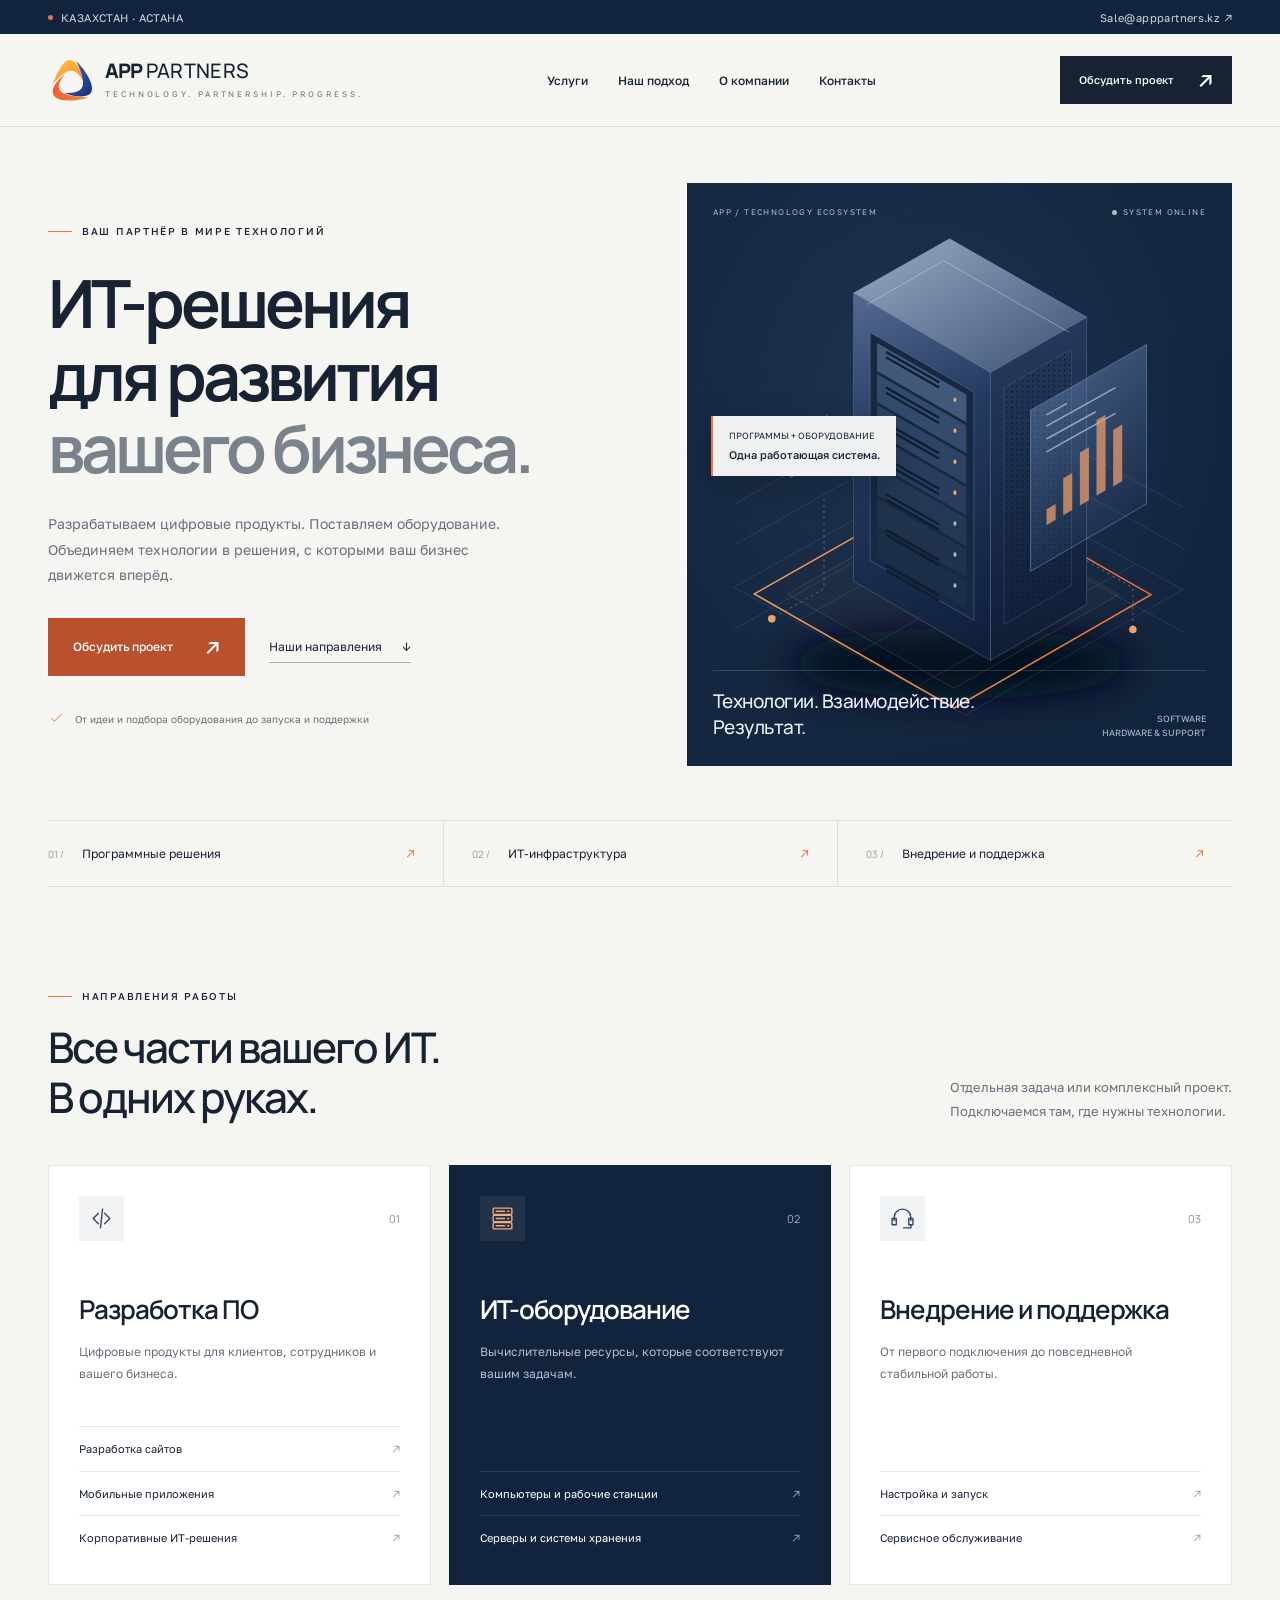
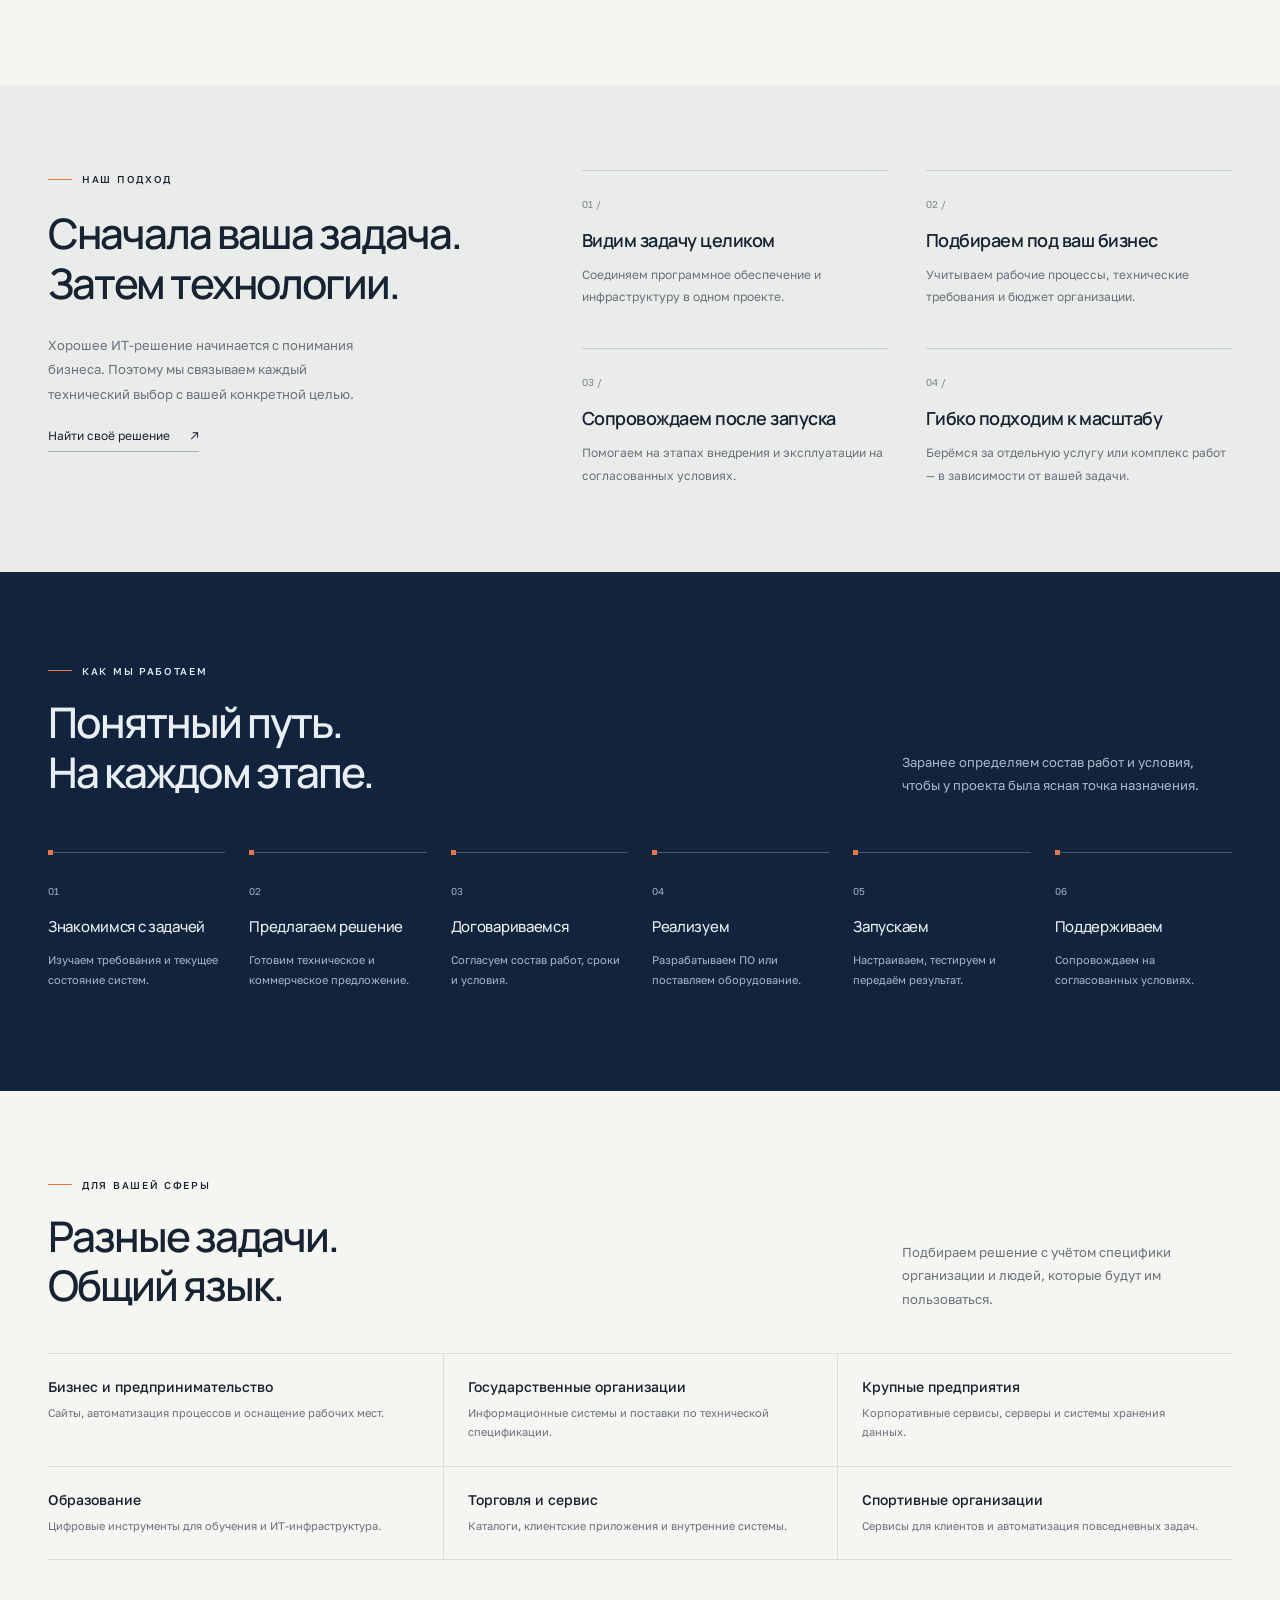
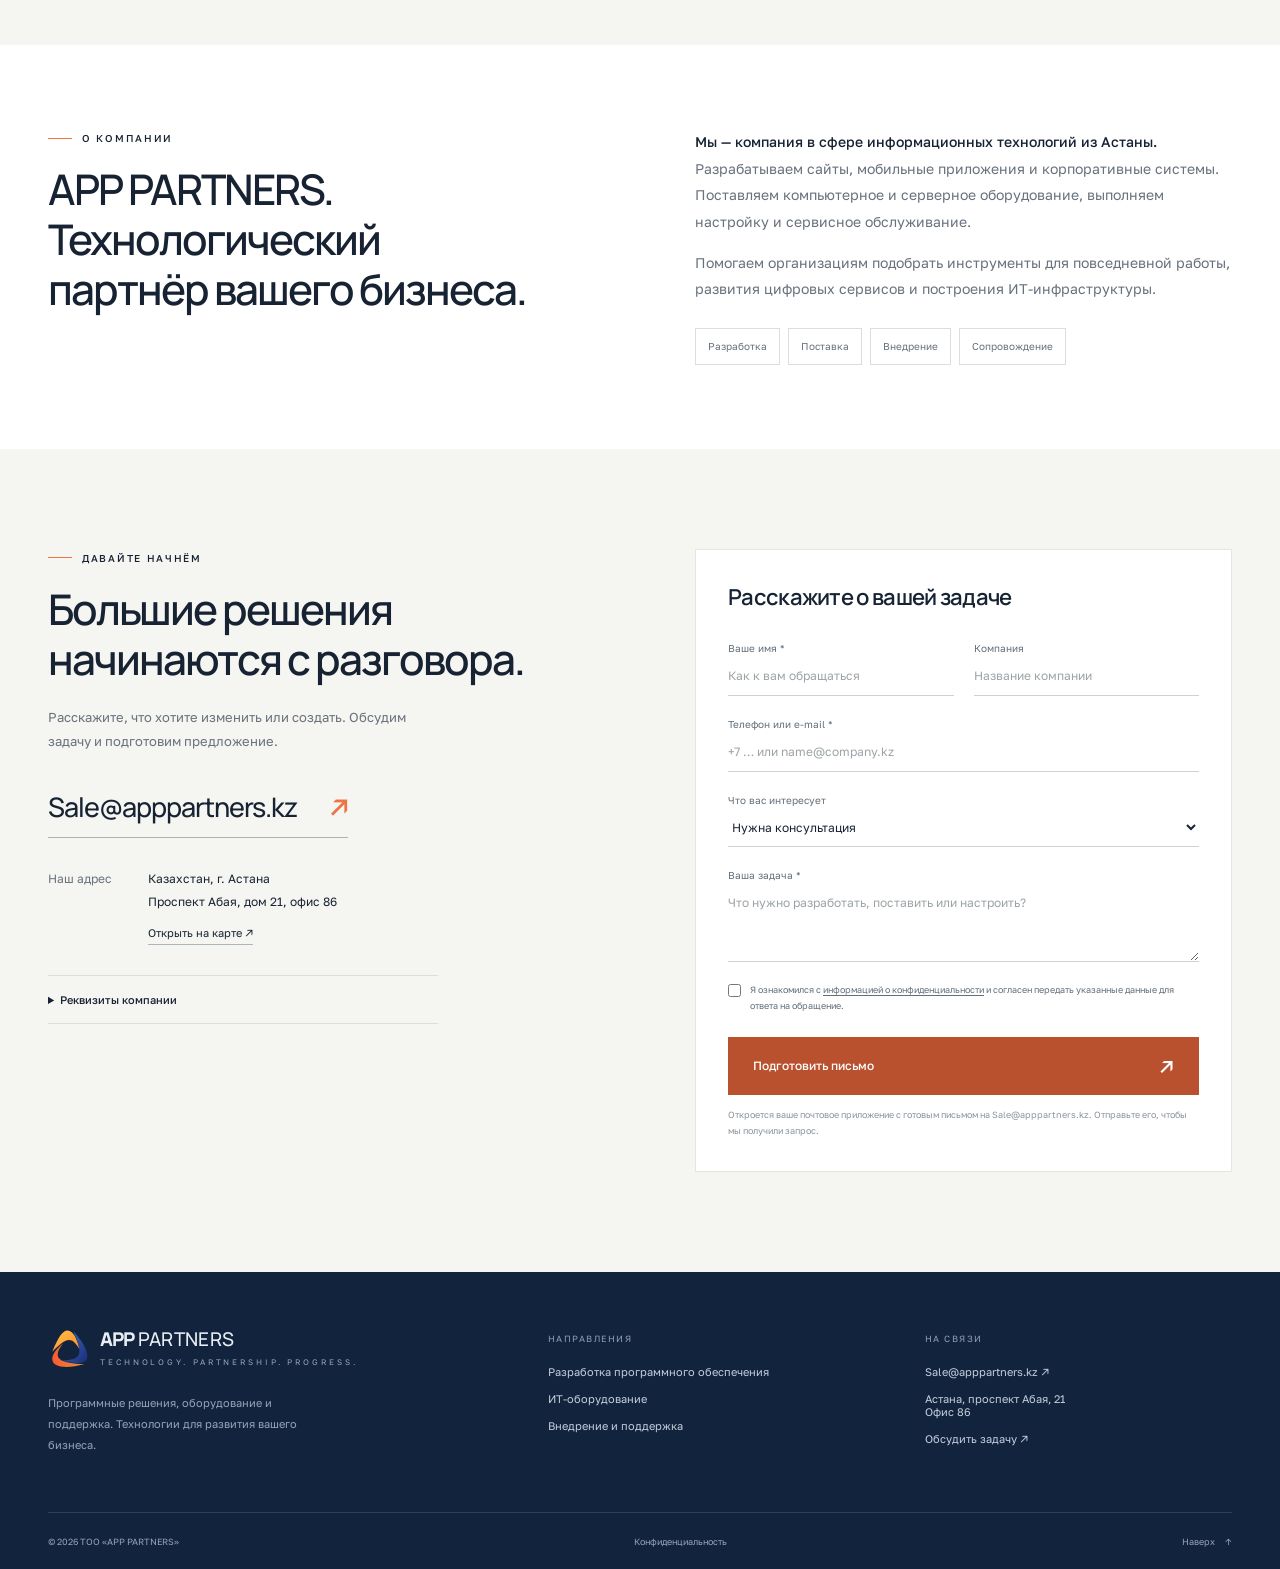
==== index.html @ f017ac85 "Build APP PARTNERS corporate website" ====
<!DOCTYPE html><html lang="ru"><head><meta charset="utf-8"><meta name="viewport" content="width=device-width,initial-scale=1"><meta name="theme-color" content="#12243d"><title>ИТ-решения для развития вашего бизнеса | APP PARTNERS</title><meta name="description" content="APP PARTNERS — разработка сайтов, мобильных приложений и корпоративных систем. Поставка, настройка и поддержка ИТ-оборудования в Астане."><meta property="og:title" content="ИТ-решения для развития вашего бизнеса | APP PARTNERS"><meta property="og:description" content="APP PARTNERS — разработка сайтов, мобильных приложений и корпоративных систем. Поставка, настройка и поддержка ИТ-оборудования в Астане."><meta property="og:type" content="website"><meta property="og:locale" content="ru_KZ"><link rel="icon" type="image/svg+xml" href="assets/logo.svg"><link rel="stylesheet" href="assets/style.css"><script src="assets/main.js" defer></script></head><body id="top"><a class="skip-link" href="#main">Перейти к содержимому</a><div class="topbar"><div class="container"><span><i class="dot"></i> КАЗАХСТАН · АСТАНА</span><a href="mailto:Sale@apppartners.kz">Sale@apppartners.kz ↗</a></div></div>
<header class="header"><div class="container header-inner"><a class="brand" href="index.html" aria-label="APP PARTNERS — главная"><img src="assets/logo.svg" width="48" height="48" alt=""><div><div class="wordmark">APP <span>PARTNERS</span></div><small>Technology. Partnership. Progress.</small></div></a><nav class="nav" id="navigation" aria-label="Основная навигация"><a href="index.html#services">Услуги</a><a href="index.html#approach">Наш подход</a><a href="index.html#about">О компании</a><a href="index.html#contact">Контакты</a></nav><a class="btn small" href="index.html#contact">Обсудить проект <span class="arrow" aria-hidden="true">↗</span></a><button class="menu-toggle" aria-label="Открыть меню" aria-expanded="false" aria-controls="navigation"><span></span><span></span></button></div></header><main id="main">
<section class="hero"><div class="container"><div class="hero-grid"><div class="hero-copy reveal"><div class="eyebrow">Ваш партнёр в мире технологий</div><h1>ИТ-решения<br>для развития<br><em>вашего бизнеса.</em></h1><p>Разрабатываем цифровые продукты. Поставляем оборудование. Объединяем технологии в решения, с которыми ваш бизнес движется вперёд.</p><div class="hero-actions"><a class="btn orange" href="#contact">Обсудить проект <span class="arrow" aria-hidden="true">↗</span></a><a class="text-link" href="#services">Наши направления <span aria-hidden="true">↓</span></a></div><div class="hero-note"><svg class="" viewBox="0 0 24 24" fill="none" stroke="currentColor" stroke-width="1.35" stroke-linecap="round" stroke-linejoin="round" aria-hidden="true"><path d="m5 12 4 4L19 6"/></svg>От идеи и подбора оборудования до запуска и поддержки</div></div><div class="hero-art reveal" role="img" aria-label="Объёмная иллюстрация серверной инфраструктуры"><div class="art-top"><span>APP / TECHNOLOGY ECOSYSTEM</span><span><i class="dot"></i> SYSTEM ONLINE</span></div><img src="assets/infrastructure.svg" width="720" height="770" alt="" fetchpriority="high"><div class="art-sticker">ПРОГРАММЫ + ОБОРУДОВАНИЕ<br><b>Одна работающая система.</b></div><div class="art-caption"><strong>Технологии. Взаимодействие.<br>Результат.</strong><span>SOFTWARE<br>HARDWARE & SUPPORT</span></div></div></div><div class="hero-strip"><a href="#software"><span class="num">01 /</span> Программные решения <span class="arrow">↗</span></a><a href="#hardware"><span class="num">02 /</span> ИТ-инфраструктура <span class="arrow">↗</span></a><a href="#support"><span class="num">03 /</span> Внедрение и поддержка <span class="arrow">↗</span></a></div></div></section>
<section class="section" id="services"><div class="container"><div class="section-head"><div><div class="eyebrow">Направления работы</div><h2>Все части вашего ИТ.<br>В одних руках.</h2></div><p>Отдельная задача или комплексный проект.<br>Подключаемся там, где нужны технологии.</p></div><div class="service-grid"><article class="service-card "><div class="card-top"><svg class="icon" viewBox="0 0 24 24" fill="none" stroke="currentColor" stroke-width="1.35" stroke-linecap="round" stroke-linejoin="round" aria-hidden="true"><path d="m9 7-5 5 5 5m6-10 5 5-5 5m-2-14-2 18"/></svg><span>01</span></div><h3 id="software">Разработка ПО</h3><p>Цифровые продукты для клиентов, сотрудников и вашего бизнеса.</p><div class="service-links"><a href="services/web-development.html">Разработка сайтов<span aria-hidden="true">↗</span></a><a href="services/mobile-apps.html">Мобильные приложения<span aria-hidden="true">↗</span></a><a href="services/enterprise-solutions.html">Корпоративные ИТ-решения<span aria-hidden="true">↗</span></a></div></article><article class="service-card dark"><div class="card-top"><svg class="icon" viewBox="0 0 24 24" fill="none" stroke="currentColor" stroke-width="1.35" stroke-linecap="round" stroke-linejoin="round" aria-hidden="true"><rect x="3" y="2" width="18" height="6" rx="1"/><rect x="3" y="9" width="18" height="6" rx="1"/><rect x="3" y="16" width="18" height="6" rx="1"/><path d="M6 5h8m-8 7h8m-8 7h8m3-14h1m-1 7h1m-1 7h1"/></svg><span>02</span></div><h3 id="hardware">ИТ-оборудование</h3><p>Вычислительные ресурсы, которые соответствуют вашим задачам.</p><div class="service-links"><a href="services/computers.html">Компьютеры и рабочие станции<span aria-hidden="true">↗</span></a><a href="services/servers-storage.html">Серверы и системы хранения<span aria-hidden="true">↗</span></a></div></article><article class="service-card "><div class="card-top"><svg class="icon" viewBox="0 0 24 24" fill="none" stroke="currentColor" stroke-width="1.35" stroke-linecap="round" stroke-linejoin="round" aria-hidden="true"><path d="M4 14v-3a8 8 0 0 1 16 0v3M4 12H2v6h4v-6Zm16 0h2v6h-4v-6Zm0 6v3h-7"/></svg><span>03</span></div><h3 id="support">Внедрение и поддержка</h3><p>От первого подключения до повседневной стабильной работы.</p><div class="service-links"><a href="services/implementation.html">Настройка и запуск<span aria-hidden="true">↗</span></a><a href="services/support.html">Сервисное обслуживание<span aria-hidden="true">↗</span></a></div></article></div></div></section>
<section class="approach" id="approach"><div class="container approach-layout"><div><div class="eyebrow">Наш подход</div><h2>Сначала ваша задача.<br>Затем технологии.</h2><p>Хорошее ИТ-решение начинается с понимания бизнеса. Поэтому мы связываем каждый технический выбор с вашей конкретной целью.</p><a class="text-link" href="#contact">Найти своё решение <span>↗</span></a></div><div class="benefits"><div class="benefit"><span class="number">01 /</span><h3>Видим задачу целиком</h3><p>Соединяем программное обеспечение и инфраструктуру в одном проекте.</p></div><div class="benefit"><span class="number">02 /</span><h3>Подбираем под ваш бизнес</h3><p>Учитываем рабочие процессы, технические требования и бюджет организации.</p></div><div class="benefit"><span class="number">03 /</span><h3>Сопровождаем после запуска</h3><p>Помогаем на этапах внедрения и эксплуатации на согласованных условиях.</p></div><div class="benefit"><span class="number">04 /</span><h3>Гибко подходим к масштабу</h3><p>Берёмся за отдельную услугу или комплекс работ — в зависимости от вашей задачи.</p></div></div></div></section>
<section class="process"><div class="container"><div class="section-head"><div><div class="eyebrow">Как мы работаем</div><h2>Понятный путь.<br>На каждом этапе.</h2></div><p>Заранее определяем состав работ и условия, чтобы у проекта была ясная точка назначения.</p></div><div class="process-line"><article class="step"><span>01</span><h3>Знакомимся с задачей</h3><p>Изучаем требования и текущее состояние систем.</p></article><article class="step"><span>02</span><h3>Предлагаем решение</h3><p>Готовим техническое и коммерческое предложение.</p></article><article class="step"><span>03</span><h3>Договариваемся</h3><p>Согласуем состав работ, сроки и условия.</p></article><article class="step"><span>04</span><h3>Реализуем</h3><p>Разрабатываем ПО или поставляем оборудование.</p></article><article class="step"><span>05</span><h3>Запускаем</h3><p>Настраиваем, тестируем и передаём результат.</p></article><article class="step"><span>06</span><h3>Поддерживаем</h3><p>Сопровождаем на согласованных условиях.</p></article></div></div></section>
<section class="section industries"><div class="container"><div class="section-head"><div><div class="eyebrow">Для вашей сферы</div><h2>Разные задачи.<br>Общий язык.</h2></div><p>Подбираем решение с учётом специфики организации и людей, которые будут им пользоваться.</p></div><div class="industry-list"><article class="industry-item"><h3>Бизнес и предпринимательство</h3><p>Сайты, автоматизация процессов и оснащение рабочих мест.</p></article><article class="industry-item"><h3>Государственные организации</h3><p>Информационные системы и поставки по технической спецификации.</p></article><article class="industry-item"><h3>Крупные предприятия</h3><p>Корпоративные сервисы, серверы и системы хранения данных.</p></article><article class="industry-item"><h3>Образование</h3><p>Цифровые инструменты для обучения и ИТ-инфраструктура.</p></article><article class="industry-item"><h3>Торговля и сервис</h3><p>Каталоги, клиентские приложения и внутренние системы.</p></article><article class="industry-item"><h3>Спортивные организации</h3><p>Сервисы для клиентов и автоматизация повседневных задач.</p></article></div></div></section>
<section class="about" id="about"><div class="container about-grid"><div><div class="eyebrow">О компании</div><h2>APP PARTNERS.<br>Технологический<br>партнёр вашего бизнеса.</h2></div><div class="about-text"><p><strong>Мы — компания в сфере информационных технологий из Астаны.</strong> Разрабатываем сайты, мобильные приложения и корпоративные системы. Поставляем компьютерное и серверное оборудование, выполняем настройку и сервисное обслуживание.</p><p>Помогаем организациям подобрать инструменты для повседневной работы, развития цифровых сервисов и построения ИТ-инфраструктуры.</p><div class="about-tags"><span>Разработка</span><span>Поставка</span><span>Внедрение</span><span>Сопровождение</span></div></div></div></section>
<section class="contact" id="contact"><div class="container contact-grid"><div><div class="eyebrow">Давайте начнём</div><h2>Большие решения<br>начинаются с разговора.</h2><p class="contact-intro">Расскажите, что хотите изменить или создать. Обсудим задачу и подготовим предложение.</p><a class="contact-email" href="mailto:Sale@apppartners.kz">Sale@apppartners.kz <span>↗</span></a><div class="contact-address"><span>Наш адрес</span><div>Казахстан, г. Астана<br>Проспект Абая, дом 21, офис 86<br><a class="map-link" href="https://www.google.com/maps/search/?api=1&amp;query=Астана+проспект+Абая+21" target="_blank" rel="noopener noreferrer">Открыть на карте ↗</a></div></div><details class="requisites"><summary>Реквизиты компании</summary><p>ТОО «APP PARTNERS»<br>БИН: 240140023358<br>Юридический адрес: г. Астана, проспект Абая, дом 21, кв./офис 86<br>Банковские реквизиты предоставим по запросу.</p></details></div><form class="contact-form" id="request-form"><h3 class="form-title">Расскажите о вашей задаче</h3><div class="form-row"><label>Ваше имя *<input name="name" placeholder="Как к вам обращаться" required maxlength="100" autocomplete="name"></label><label>Компания<input name="company" placeholder="Название компании" maxlength="150" autocomplete="organization"></label></div><label>Телефон или e-mail *<input name="contact" placeholder="+7 … или name@company.kz" required maxlength="150" autocomplete="email"></label><label>Что вас интересует<select name="direction"><option>Нужна консультация</option><option>Разработка сайтов</option><option>Мобильные приложения</option><option>Корпоративные ИТ-решения</option><option>Компьютеры и рабочие станции</option><option>Серверы и системы хранения</option><option>Настройка и запуск</option><option>Сервисное обслуживание</option></select></label><label>Ваша задача *<textarea name="message" placeholder="Что нужно разработать, поставить или настроить?" required maxlength="4000" rows="3"></textarea></label><label class="consent"><input type="checkbox" required><span>Я ознакомился с <a href="privacy.html">информацией о конфиденциальности</a> и согласен передать указанные данные для ответа на обращение.</span></label><button class="btn orange" type="submit">Подготовить письмо <span class="arrow" aria-hidden="true">↗</span></button><p class="form-note">Откроется ваше почтовое приложение с готовым письмом на Sale@apppartners.kz. Отправьте его, чтобы мы получили запрос.</p><div class="form-result" id="form-result" role="status" hidden><p>Письмо подготовлено. Отправьте его в почтовом приложении. Если приложение не открылось, скопируйте текст и отправьте на <a href="mailto:Sale@apppartners.kz">Sale@apppartners.kz</a>.</p><button class="copy-button" type="button" id="copy-request">Скопировать текст обращения</button></div><noscript><p class="form-note">Для подготовки письма включите JavaScript или напишите нам напрямую: <a href="mailto:Sale@apppartners.kz">Sale@apppartners.kz</a>.</p></noscript></form></div></section>
</main><footer class="footer"><div class="container"><div class="footer-grid"><div class="footer-about"><a class="brand" href="index.html" aria-label="APP PARTNERS — главная"><img src="assets/logo.svg" width="48" height="48" alt=""><div><div class="wordmark">APP <span>PARTNERS</span></div><small>Technology. Partnership. Progress.</small></div></a><p>Программные решения, оборудование и поддержка. Технологии для развития вашего бизнеса.</p></div><div><div class="footer-label">Направления</div><div class="footer-links"><a href="services/web-development.html">Разработка программного обеспечения</a><a href="services/servers-storage.html">ИТ-оборудование</a><a href="services/support.html">Внедрение и поддержка</a></div></div><div><div class="footer-label">На связи</div><div class="footer-links"><a href="mailto:Sale@apppartners.kz">Sale@apppartners.kz ↗</a><span>Астана, проспект Абая, 21<br>Офис 86</span><a href="index.html#contact">Обсудить задачу ↗</a></div></div></div><div class="footer-bottom"><span>© 2026 ТОО «APP PARTNERS»</span><a href="privacy.html">Конфиденциальность</a><a class="back-to-top" href="#top">Наверх <span>↑</span></a></div></div></footer></body></html>
---- assets/style.css ----
@import url('https://fonts.googleapis.com/css2?family=Golos+Text:wght@400;450;500;550;600;650;700;750;800;900&family=Manrope:wght@400;500;600;650;700;750;800&display=swap');
:root{--bg:#f5f5f1;--white:#fff;--ink:#172333;--muted:#68717c;--line:#dcdedb;--orange:#ec7546;--navy:#12243d;--font:'Golos Text',Arial,sans-serif;--display:'Manrope',var(--font)}*{box-sizing:border-box}html{scroll-behavior:smooth;scroll-padding-top:100px}body{margin:0;background:var(--bg);color:var(--ink);font-family:var(--font);font-size:15px;-webkit-font-smoothing:antialiased}a{color:inherit;text-decoration:none}button,input,select,textarea{font:inherit}button,a,input,select,textarea{-webkit-tap-highlight-color:transparent}button{cursor:pointer}::selection{background:#f1ad87;color:var(--ink)}:focus-visible{outline:3px solid var(--orange);outline-offset:5px}.container{width:min(1312px,calc(100% - 96px));margin:auto}.topbar{background:var(--navy);color:#d0d9e3;font-size:11px;letter-spacing:.035em}.topbar .container{display:flex;align-items:center;justify-content:space-between;height:34px}.topbar a:hover{color:white}.topbar span{display:flex;align-items:center;gap:8px}.dot{display:inline-block;width:5px;height:5px;border-radius:50%;background:var(--orange)}.header{position:sticky;top:0;z-index:30;background:rgba(245,245,241,.96);border-bottom:1px solid var(--line);backdrop-filter:blur(16px)}.header-inner{height:92px;display:flex;align-items:center;justify-content:space-between;gap:24px}.brand{display:flex;align-items:center;gap:9px;flex-shrink:0}.brand img{width:48px;height:48px}.wordmark{font-family:var(--display);font-size:20px;letter-spacing:-.8px;font-weight:800;line-height:1}.wordmark span{font-weight:500;letter-spacing:.3px}.brand small{display:block;font-size:8px;letter-spacing:2.9px;text-transform:uppercase;color:var(--muted);margin-top:8px}.nav{display:flex;gap:30px;font-size:12px;font-weight:500}.nav a{padding:12px 0;transition:color .2s}.nav a:hover{color:var(--orange)}.btn{border:1px solid transparent;display:inline-flex;align-items:center;justify-content:space-between;gap:32px;padding:18px 24px;background:var(--ink);color:#fff;font-size:12px;font-weight:500;line-height:1.5;transition:background .2s,transform .2s}.btn:hover{background:#2d4057;transform:translateY(-2px)}.btn .arrow{font-size:20px;line-height:1}.btn.small{padding:13px 18px;font-size:11px;gap:24px}.btn.orange{background:var(--orange);color:#fff}.btn.orange:hover{background:#d76236}.btn.outline{border-color:#bfc4c6;background:transparent;color:var(--ink)}.btn.outline:hover{background:#e9eae5}.menu-toggle{display:none;background:transparent;border:0;padding:12px}.menu-toggle span{display:block;width:23px;height:1px;background:var(--ink);margin:6px 0}.hero{padding:56px 0 0}.hero-grid{display:grid;grid-template-columns:1.08fr 1fr;gap:50px;align-items:center}.eyebrow{display:flex;align-items:center;gap:10px;text-transform:uppercase;font-size:10px;font-weight:500;letter-spacing:1.7px;line-height:1.8}.eyebrow:before{content:'';height:1px;width:24px;background:var(--orange);flex-shrink:0}.hero h1{font-family:var(--display);font-size:clamp(46px,5.2vw,77px);line-height:1.09;font-weight:650;letter-spacing:-4px;margin:27px 0 26px}.hero h1 em{font-style:normal;color:#7a838c}.hero-copy>p{max-width:470px;color:var(--muted);font-size:14px;line-height:1.85;margin-bottom:30px}.hero-actions{display:flex;flex-wrap:wrap;align-items:center;gap:24px}.text-link{font-size:12px;border-bottom:1px solid #a9b0b4;padding:8px 0;display:inline-flex;gap:20px;align-items:center}.text-link:hover{color:var(--orange);border-color:var(--orange)}.hero-note{margin-top:34px;display:flex;gap:10px;align-items:center;font-size:10px;color:var(--muted)}.hero-note svg{width:17px;height:17px;color:var(--orange)}.hero-art{background:#12243d;position:relative;aspect-ratio:1/1.07;overflow:hidden;color:#e9eef5}.hero-art:before{content:'';position:absolute;inset:0;background:radial-gradient(ellipse at 45% 40%,#546d972e,transparent 68%),linear-gradient(130deg,#24395833,transparent)}.art-top{position:absolute;left:26px;right:26px;top:24px;display:flex;justify-content:space-between;font-size:8px;letter-spacing:1.4px;color:#b3bed0}.art-top span:last-child{display:flex;align-items:center;gap:6px}.art-top .dot{background:#9ac6b5}.hero-art>img{position:absolute;inset:0;width:100%;height:100%;object-fit:contain;animation:float 8s ease-in-out infinite}.art-caption{position:absolute;bottom:26px;left:26px;right:26px;border-top:1px solid #ffffff24;padding-top:17px;display:flex;align-items:flex-end;justify-content:space-between}.art-caption strong{font:500 19px var(--display);letter-spacing:-.5px}.art-caption span{color:#b4c2d5;font-size:9px;line-height:1.6;text-align:right}.art-sticker{position:absolute;left:24px;top:40%;background:#eef1f0;border-left:2px solid var(--orange);color:var(--ink);padding:12px 16px;font-size:9px;line-height:1.8;box-shadow:0 10px 35px #0003}.art-sticker b{font-size:11px;font-weight:500}.hero-strip{display:grid;grid-template-columns:repeat(3,1fr);border-top:1px solid var(--line);border-bottom:1px solid var(--line);margin-top:54px}.hero-strip a{padding:25px 28px 25px 0;display:flex;align-items:center;gap:18px;font-size:12px}.hero-strip a:not(:first-child){padding-left:28px;border-left:1px solid var(--line)}.hero-strip .num{font-family:var(--display);font-size:10px;color:#929aa2}.hero-strip .arrow{margin-left:auto;color:var(--orange)}.hero-strip a:hover{color:var(--orange)}.section{padding:100px 0}.section-head{display:flex;align-items:flex-end;justify-content:space-between;gap:36px;margin:0 0 42px}.section-head h2,.about h2,.contact h2{font:550 clamp(32px,3.3vw,48px)/1.18 var(--display);letter-spacing:-2px;margin:18px 0 0}.section-head>p{max-width:330px;line-height:1.8;color:var(--muted);font-size:13px;margin:0}.service-grid{display:grid;grid-template-columns:repeat(3,1fr);gap:18px}.service-card{background:#fff;position:relative;padding:30px 30px 24px;display:flex;flex-direction:column;min-height:420px;border:1px solid #e6e7e2;transition:transform .3s,border-color .3s}.service-card:hover{transform:translateY(-5px);border-color:#c5ccce}.card-top{display:flex;justify-content:space-between;align-items:center;margin-bottom:50px}.card-top .icon{width:45px;height:45px;padding:10px;background:#f1f3f4;color:#334a66}.card-top>span{font:11px var(--display);color:#8b949d}.service-card h3{font:600 26px var(--display);letter-spacing:-1px;margin:0 0 14px}.service-card>p{font-size:12px;color:var(--muted);line-height:1.8;margin:0 0 26px;min-height:45px}.service-links{margin-top:auto}.service-links a{display:flex;align-items:center;justify-content:space-between;font-size:11px;line-height:1.6;gap:12px;padding:13px 0;border-top:1px solid #e9eae7}.service-links a:hover{color:var(--orange)}.service-links a span{color:#98a2ac}.service-card.dark{background:var(--navy);color:#fff;border-color:var(--navy)}.service-card.dark .icon{background:#ffffff10;color:#f6a77e}.service-card.dark p{color:#b2becd}.service-card.dark .service-links a{border-color:#ffffff20}.service-card.dark .card-top>span{color:#9eadc0}.approach{background:#e9ece9;padding:85px 0}.approach-layout{display:grid;grid-template-columns:1fr 1.5fr;gap:100px}.approach h2{font:550 42px/1.2 var(--display);letter-spacing:-2px;margin:20px 0 24px}.approach p{color:var(--muted);font-size:13px;line-height:1.9;max-width:315px}.benefits{display:grid;grid-template-columns:1fr 1fr;gap:40px 38px}.benefit{border-top:1px solid #c8ceca;padding-top:22px}.benefit .number{font-size:10px;color:#7b8589}.benefit h3{font:600 18px/1.5 var(--display);letter-spacing:-.5px;margin:16px 0 10px}.benefit p{font-size:12px;line-height:1.85;margin:0}.process{background:var(--navy);color:#e9eef4;padding:90px 0}.process .section-head>p{color:#acb9c9}.process-line{display:grid;grid-template-columns:repeat(6,1fr);gap:24px;margin-top:55px}.step{border-top:1px solid #4a586c;position:relative;padding-top:27px}.step:before{content:'';position:absolute;width:5px;height:5px;background:var(--orange);top:-3px}.step>span{color:#9faec3;font-size:10px}.step h3{font:500 15px/1.5 var(--display);letter-spacing:-.3px;margin:18px 0 10px}.step p{font-size:11px;line-height:1.8;color:#aab7c7}.industries{padding-top:85px;padding-bottom:85px}.industry-list{display:grid;grid-template-columns:repeat(3,1fr);border-top:1px solid var(--line)}.industry-item{border-bottom:1px solid var(--line);padding:24px 24px 24px 0}.industry-item:not(:nth-child(3n+1)){border-left:1px solid var(--line);padding-left:24px}.industry-item h3{font-size:14px;font-weight:500;margin:0 0 9px}.industry-item p{font-size:11px;line-height:1.7;color:var(--muted);margin:0}.about{padding:84px 0;background:#fff}.about-grid{display:grid;grid-template-columns:1fr 1fr;gap:110px}.about-text{font-size:14px;line-height:1.9;color:var(--muted)}.about-text p:first-child{margin-top:0}.about-text strong{color:var(--ink);font-weight:500}.about-tags{display:flex;flex-wrap:wrap;gap:8px;margin-top:25px}.about-tags span{border:1px solid var(--line);padding:8px 12px;font-size:10px;color:var(--muted)}.contact{padding:100px 0}.contact-grid{display:grid;grid-template-columns:1fr 1fr;gap:110px}.contact-intro{color:var(--muted);font-size:13px;line-height:1.8;max-width:390px;margin:22px 0 35px}.contact-email{display:inline-flex;gap:32px;align-items:center;font:500 clamp(20px,2.1vw,30px) var(--display);letter-spacing:-1px;border-bottom:1px solid #abb2b8;padding-bottom:12px}.contact-email span{color:var(--orange)}.contact-address{margin-top:30px;display:grid;grid-template-columns:85px 1fr;gap:15px;font-size:12px;line-height:1.9}.contact-address>span{color:var(--muted)}.map-link{display:inline-block;font-size:11px;margin-top:9px;border-bottom:1px solid #afb7be}.requisites{margin-top:30px;max-width:390px;border-top:1px solid var(--line);border-bottom:1px solid var(--line);font-size:11px}.requisites summary{cursor:pointer;padding:17px 0;font-weight:500}.requisites p{line-height:1.9;color:var(--muted);padding-bottom:10px}.contact-form{background:#fff;border:1px solid #e4e6e0;padding:32px}.form-title{font:600 22px var(--display);letter-spacing:-.7px;margin:0 0 28px}.form-row{display:grid;grid-template-columns:1fr 1fr;gap:20px}label{display:block;font-size:10px;line-height:1.6;margin-bottom:20px;color:#636f79}input,select,textarea{display:block;border:0;border-bottom:1px solid #cdd2d3;border-radius:0;background:transparent;padding:10px 0;width:100%;color:var(--ink);font-size:12px;outline-offset:3px}input::placeholder,textarea::placeholder{color:#9ca3a7}textarea{resize:vertical;min-height:72px}select{height:39px}label.consent{display:flex;align-items:flex-start;gap:9px;font-size:9px;line-height:1.8;margin:0 0 23px}label.consent input{width:13px;height:13px;flex-shrink:0;margin:2px 0 0;accent-color:var(--orange)}label.consent a{text-decoration:underline;text-underline-offset:2px}.contact-form .btn{width:100%}.form-note{font-size:9px;color:#8b949d;line-height:1.8;margin:12px 0 0}.form-result{margin-top:18px;border-top:1px solid var(--line);padding-top:18px;font-size:12px;line-height:1.8}.form-result p{margin:0 0 12px}.copy-button{background:transparent;border:1px solid #bdc5cb;padding:10px 15px;font-size:11px}.footer{background:#12243d;color:#e8edf3;padding:55px 0 22px}.footer-grid{display:grid;grid-template-columns:1.4fr 1fr 1fr;gap:70px;padding-bottom:45px}.footer .brand small{color:#95a5ba}.footer .wordmark{font-size:19px}.footer .brand img{width:43px;height:43px}.footer-about>p{font-size:11px;line-height:1.9;color:#95a5ba;max-width:275px;margin-top:23px}.footer-label{font-size:9px;text-transform:uppercase;letter-spacing:1.5px;color:#8e9fb5;margin:6px 0 21px}.footer-links{display:flex;flex-direction:column;gap:14px;font-size:11px;color:#c5cfdd}.footer-links a:hover{color:#f2a179}.footer-bottom{display:flex;align-items:center;justify-content:space-between;gap:20px;border-top:1px solid #ffffff20;padding-top:23px;font-size:9px;color:#95a5ba}.footer-bottom a:hover{color:white}.back-to-top{display:flex;align-items:center;gap:10px}.breadcrumbs{font-size:10px;color:var(--muted);padding-top:28px;display:flex;flex-wrap:wrap;gap:10px}.breadcrumbs a:hover{color:var(--orange)}.service-hero{padding:65px 0 75px}.service-hero-grid{display:grid;grid-template-columns:1.2fr 1fr;gap:70px;align-items:center}.service-hero h1{font:550 clamp(38px,4.4vw,64px)/1.12 var(--display);letter-spacing:-2.7px;margin:20px 0 25px}.service-hero p{font-size:14px;line-height:1.9;color:var(--muted);margin:0 0 28px;max-width:540px}.service-visual{height:340px;background:var(--navy);display:flex;align-items:center;justify-content:center;position:relative;overflow:hidden}.service-visual svg{width:115px;height:115px;color:#efaa83;stroke-width:.7;z-index:1}.service-visual:before,.service-visual:after{content:'';position:absolute;width:220px;height:220px;border:1px solid #ffffff16;transform:rotate(45deg)}.service-visual:after{width:320px;height:320px}.service-visual>span{position:absolute;bottom:24px;left:24px;font-size:10px;letter-spacing:2px;color:#a7b5c8}.service-body{background:white;padding:75px 0}.service-body-grid{display:grid;grid-template-columns:1fr 1.55fr;gap:90px}.service-body h2{font:550 34px/1.3 var(--display);letter-spacing:-1.3px;margin:0}.deliverables{list-style:none;margin:0;padding:0}.deliverables li{border-top:1px solid var(--line);padding:21px 0;display:flex;gap:25px;font-size:14px;line-height:1.6}.deliverables li span{font:11px var(--display);color:var(--orange);margin-top:4px}.service-bottom{padding:60px 0;display:flex;justify-content:space-between;gap:30px;align-items:center}.service-bottom h2{font:550 29px/1.3 var(--display);letter-spacing:-1px;margin:0 0 10px}.service-bottom p{color:var(--muted);font-size:12px;line-height:1.8;margin:0}.legal{padding:65px 0 90px;max-width:800px}.legal h1{font:550 43px var(--display);letter-spacing:-1.8px}.legal h2{font:600 20px var(--display);margin-top:32px}.legal p,.legal li{font-size:14px;line-height:1.9;color:var(--muted)}.reveal{animation:appear .75s ease both}@keyframes float{50%{transform:translateY(-10px)}}@keyframes appear{from{opacity:0;transform:translateY(15px)}to{opacity:1;transform:translateY(0)}}
@media(min-width:1550px){.hero{padding-top:70px}.hero h1{font-size:80px}.hero-grid{gap:80px}.hero-art{max-height:600px}}@media(max-width:1100px){.container{width:calc(100% - 56px)}.nav{gap:20px}.header .btn{gap:12px;padding:12px}.hero-grid{gap:28px}.hero h1{letter-spacing:-2.7px}.hero-actions{gap:20px}.hero-actions .btn{padding:16px 18px;gap:20px}.hero-actions .text-link{font-size:10px;gap:10px}.art-sticker{padding:9px 12px;left:16px}.service-card{padding:23px}.service-card h3{font-size:23px}.approach-layout{gap:55px}.about-grid,.contact-grid{gap:55px}.process-line{grid-template-columns:repeat(3,1fr);gap:35px}.service-hero-grid{gap:40px}.service-body-grid{gap:55px}.footer-grid{gap:35px}}@media(max-width:800px){.container{width:calc(100% - 40px)}.topbar{font-size:9px}.header-inner{height:76px}.header .btn{margin-left:auto}.menu-toggle{display:block}.nav{display:none;position:absolute;top:76px;left:0;right:0;background:var(--bg);padding:20px;border-bottom:1px solid var(--line);flex-direction:column;gap:2px}.nav.is-open{display:flex}.nav a{padding:14px 0;font-size:14px}.hero{padding-top:37px}.hero-grid{grid-template-columns:1fr 1fr;gap:22px}.hero h1{font-size:43px;letter-spacing:-2px}.hero-copy>p{font-size:12px}.hero-actions .text-link{font-size:11px}.hero-art{aspect-ratio:.76}.art-top{left:16px;right:16px;font-size:6px}.art-caption{left:16px;right:16px}.art-caption strong{font-size:15px}.art-caption>span{display:none}.art-sticker{font-size:7px;padding:8px}.art-sticker b{font-size:9px}.hero-note{font-size:8px;margin-top:25px}.hero-strip{margin-top:35px}.hero-strip a{font-size:10px;gap:9px;padding:19px 12px 19px 0}.hero-strip a:not(:first-child){padding-left:12px}.section{padding:65px 0}.section-head h2,.about h2,.contact h2{font-size:35px;letter-spacing:-1.5px}.section-head>p{max-width:255px;font-size:12px}.service-grid{gap:12px}.service-card{padding:20px 17px;min-height:400px}.card-top{margin-bottom:35px}.service-card h3{font-size:21px}.service-card>p{font-size:11px}.service-links a{font-size:10px}.approach{padding:65px 0}.approach-layout{grid-template-columns:1fr;gap:35px}.approach h2{font-size:35px;max-width:490px}.approach p{max-width:500px}.benefits{gap:30px}.process{padding:65px 0}.industry-list{grid-template-columns:1fr 1fr}.industry-item:not(:nth-child(3n+1)){border-left:0;padding-left:0}.industry-item:nth-child(even){border-left:1px solid var(--line);padding-left:20px}.about{padding:65px 0}.about-grid{gap:30px}.about-text{font-size:12px}.contact{padding:65px 0}.contact-grid{gap:30px}.contact-form{padding:24px}.contact-email{font-size:23px;gap:16px}.form-row{grid-template-columns:1fr;gap:0}.footer-grid{grid-template-columns:1.2fr 1fr;gap:35px}.footer-grid>div:last-child{grid-column:2}.footer-about{grid-row:span 2}.service-hero{padding:45px 0 55px}.service-hero h1{font-size:43px;letter-spacing:-2px}.service-hero p{font-size:12px}.service-visual{height:300px}.service-body-grid{grid-template-columns:1fr;gap:35px}.service-body{padding:55px 0}.service-bottom h2{font-size:25px}}
@media(max-width:600px){.container{width:calc(100% - 36px)}.topbar .container{height:29px}.topbar .container>span{font-size:8px}.topbar a{font-size:9px}.header-inner{height:72px;gap:8px}.brand{gap:6px}.brand img{width:37px;height:37px}.wordmark{font-size:16px;letter-spacing:-.5px}.wordmark span{letter-spacing:0}.brand small{font-size:6px;letter-spacing:2.3px;margin-top:6px}.header .btn{font-size:9px;padding:9px 11px;gap:8px}.header .btn .arrow{font-size:16px}.menu-toggle{padding:8px}.menu-toggle span{width:19px}.nav{top:72px}.hero{padding-top:30px}.hero-grid{grid-template-columns:1fr;gap:32px}.eyebrow{font-size:8px;letter-spacing:1.5px}.hero h1{font-size:clamp(42px,10.9vw,64px);letter-spacing:-2.6px;line-height:1.1;margin:23px 0 20px}.hero-copy>p{font-size:13px;line-height:1.9;margin-bottom:24px;max-width:430px}.hero-actions{gap:23px}.hero-actions .btn{font-size:11px;padding:15px 18px;gap:24px}.hero-actions .text-link{font-size:10px;gap:12px}.hero-note{font-size:9px;margin-top:24px}.hero-art{aspect-ratio:1.09;width:100%}.hero-art>img{inset:-7% 0 0;height:114%}.art-top{font-size:7px;top:18px;left:20px;right:20px}.art-sticker{font-size:8px;padding:9px 12px;left:20px;top:40%}.art-sticker b{font-size:10px}.art-caption{bottom:18px;left:20px;right:20px;padding-top:12px}.art-caption strong{font-size:17px}.art-caption>span{display:block;font-size:7px}.hero-strip{grid-template-columns:1fr;margin-top:28px}.hero-strip a{font-size:11px;padding:16px 0;gap:18px}.hero-strip a:not(:first-child){border-left:0;border-top:1px solid var(--line);padding-left:0}.section{padding:58px 0}.section-head{display:block;margin-bottom:28px}.section-head h2,.about h2,.contact h2{font-size:33px;letter-spacing:-1.5px;margin-top:16px}.section-head>p{max-width:100%;margin-top:20px;font-size:12px}.service-grid{grid-template-columns:1fr;gap:14px}.service-card{padding:27px;min-height:0}.card-top{margin-bottom:27px}.service-card h3{font-size:27px}.service-card>p{font-size:12px;min-height:0;margin-bottom:25px}.service-links a{font-size:12px;padding:15px 0}.card-top .icon{width:44px;height:44px}.approach{padding:58px 0}.approach h2{font-size:33px;letter-spacing:-1.5px}.benefits{grid-template-columns:1fr;gap:25px}.benefit{padding-top:20px}.benefit h3{font-size:19px;margin:12px 0 8px}.benefit p{font-size:12px}.process{padding:58px 0}.process-line{grid-template-columns:1fr 1fr;gap:28px 24px;margin-top:32px}.step h3{font-size:14px;margin-top:12px}.step p{font-size:11px}.industry-list{grid-template-columns:1fr}.industry-item{padding:20px 0}.industry-item:nth-child(even){padding-left:0;border-left:0}.industry-item h3{font-size:14px}.industry-item p{font-size:12px}.about{padding:58px 0}.about-grid{grid-template-columns:1fr;gap:26px}.about-text{font-size:13px}.about-tags{gap:7px}.about-tags span{font-size:10px}.contact{padding:58px 0}.contact-grid{grid-template-columns:1fr;gap:35px}.contact-intro{font-size:12px;margin-bottom:25px}.contact-email{font-size:27px;gap:25px}.contact-address{font-size:12px;grid-template-columns:70px 1fr}.contact-form{padding:27px 23px}.form-row{grid-template-columns:1fr 1fr;gap:17px}label{font-size:10px;margin-bottom:23px}input,select,textarea{font-size:16px}label.consent{font-size:10px}.form-note{font-size:10px}.footer{padding-top:40px}.footer-grid{grid-template-columns:1fr 1fr;gap:30px 24px;padding-bottom:35px}.footer-about{grid-column:1/-1;grid-row:auto}.footer-grid>div:last-child{grid-column:auto}.footer-about>p{max-width:300px;font-size:11px;margin:18px 0 0}.footer-label{font-size:8px}.footer-links{font-size:11px;line-height:1.7;gap:10px}.footer-bottom{flex-wrap:wrap;font-size:8px;row-gap:18px}.back-to-top{margin-left:auto}.service-hero-grid{grid-template-columns:1fr;gap:30px}.service-hero h1{font-size:40px;letter-spacing:-2px}.service-hero p{font-size:13px}.service-visual{height:240px}.service-body h2{font-size:29px}.service-body-grid{gap:27px}.deliverables li{font-size:13px;gap:20px;padding:18px 0}.service-bottom{align-items:flex-start;flex-direction:column;padding:45px 0}.service-bottom h2{font-size:27px}.service-bottom .btn{width:100%}.legal{padding-top:35px}.legal h1{font-size:33px;overflow-wrap:anywhere}.legal p,.legal li{font-size:13px}.breadcrumbs{font-size:9px;line-height:1.8}.form-title{font-size:23px}}
@media(prefers-reduced-motion:reduce){html{scroll-behavior:auto}*,*:before,*:after{animation:none!important;transition:none!important}}
.skip-link{position:fixed;top:-100px;left:20px;background:var(--ink);color:white;padding:14px 20px;z-index:100;font-size:13px}.skip-link:focus{top:12px}h3[id]{scroll-margin-top:130px}.legal a{color:#b6562d;text-decoration:underline;text-underline-offset:3px}
.btn{white-space:nowrap}.btn.orange{background:#ba512e}.btn.orange:hover{background:#a94423}@media(max-width:600px){.header .brand small{display:none}.header .wordmark{font-size:15px}.header .btn{font-size:9px}.header .brand{min-width:0}.header .brand img{flex-shrink:0}.header .menu-toggle{flex-shrink:0}}
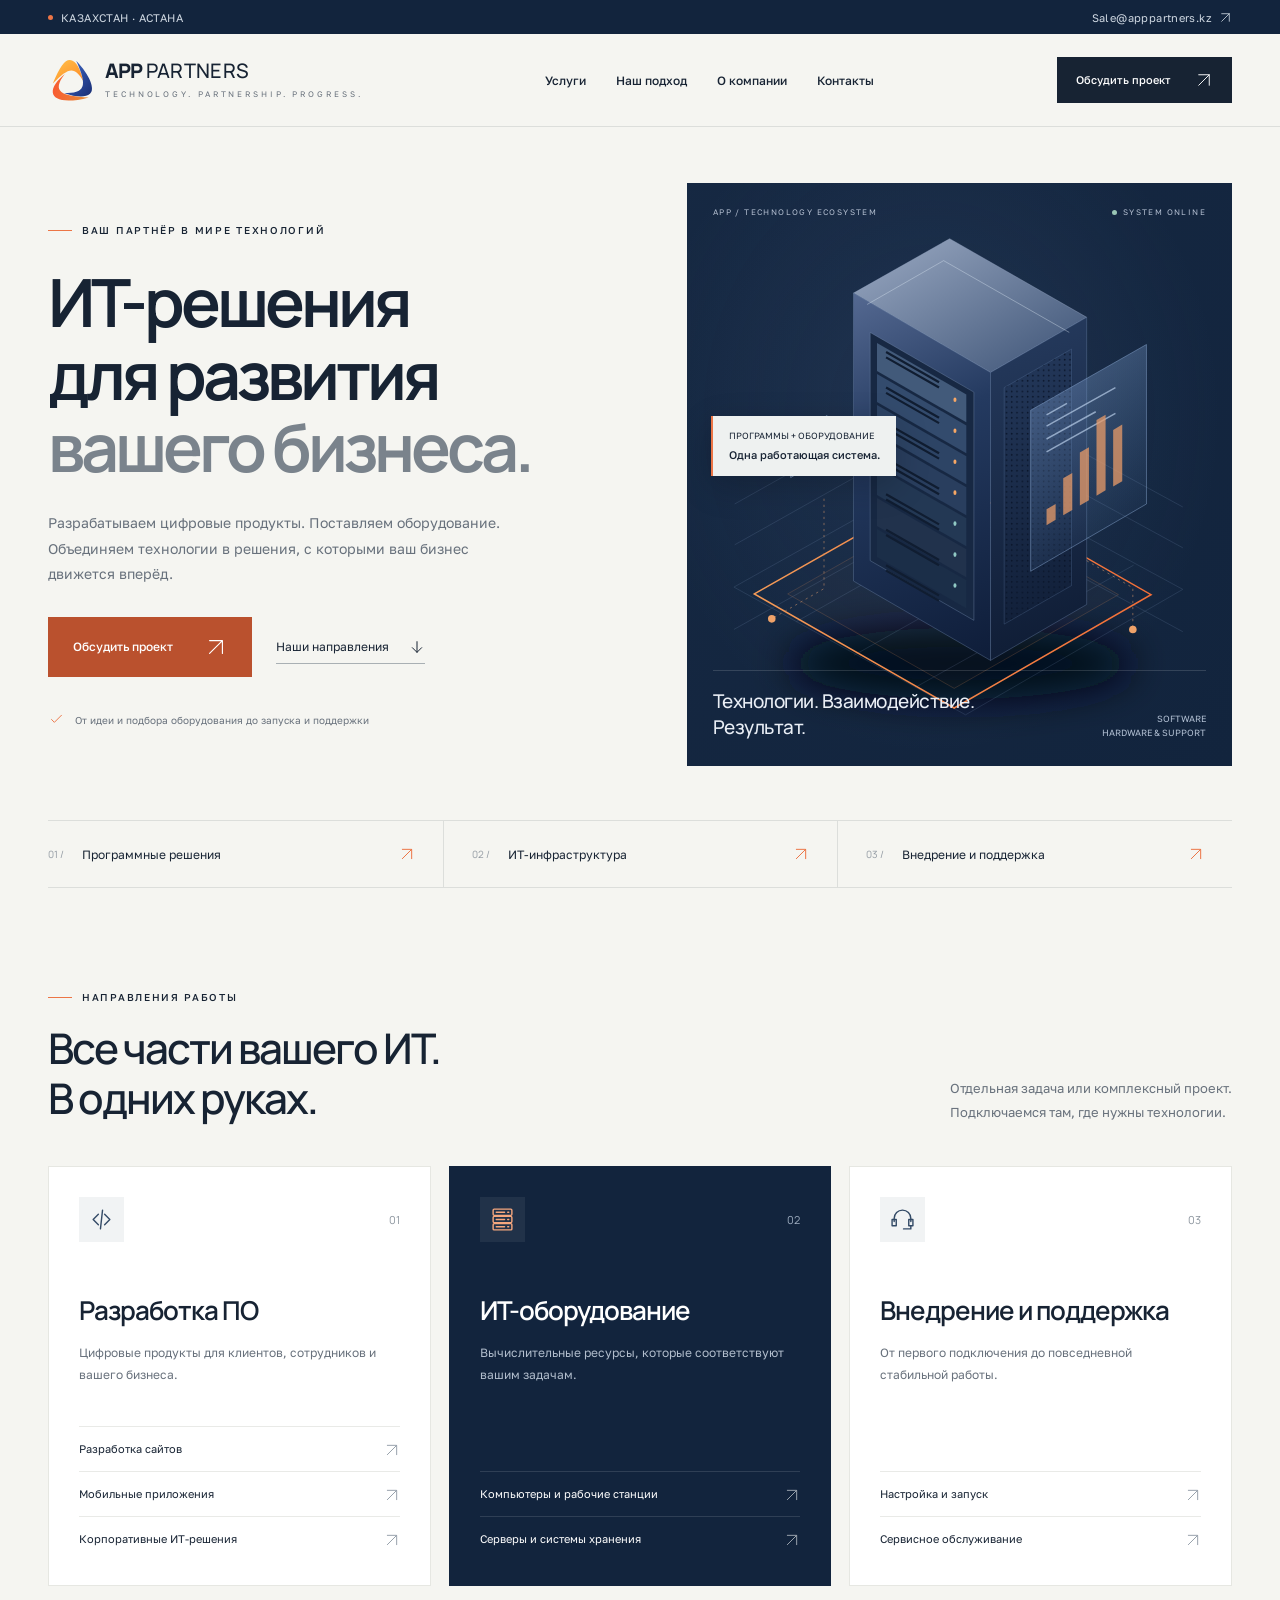
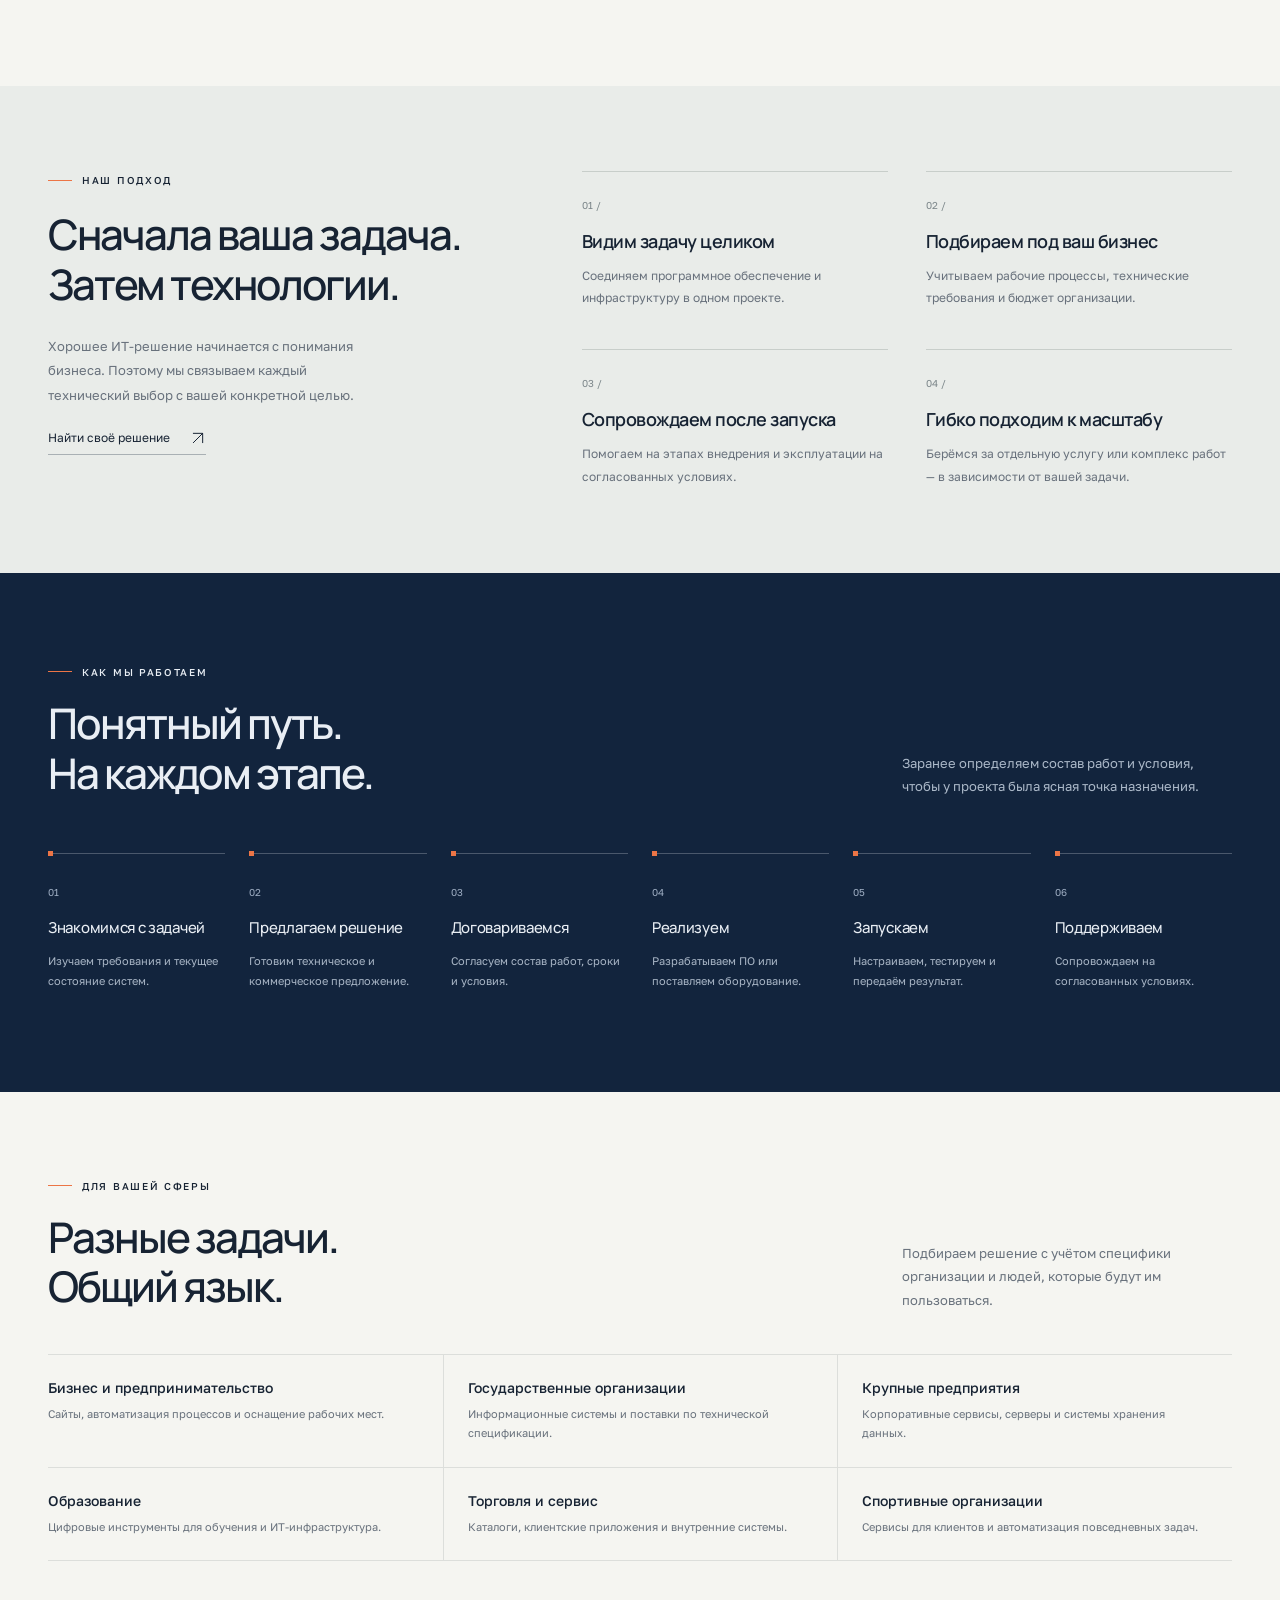
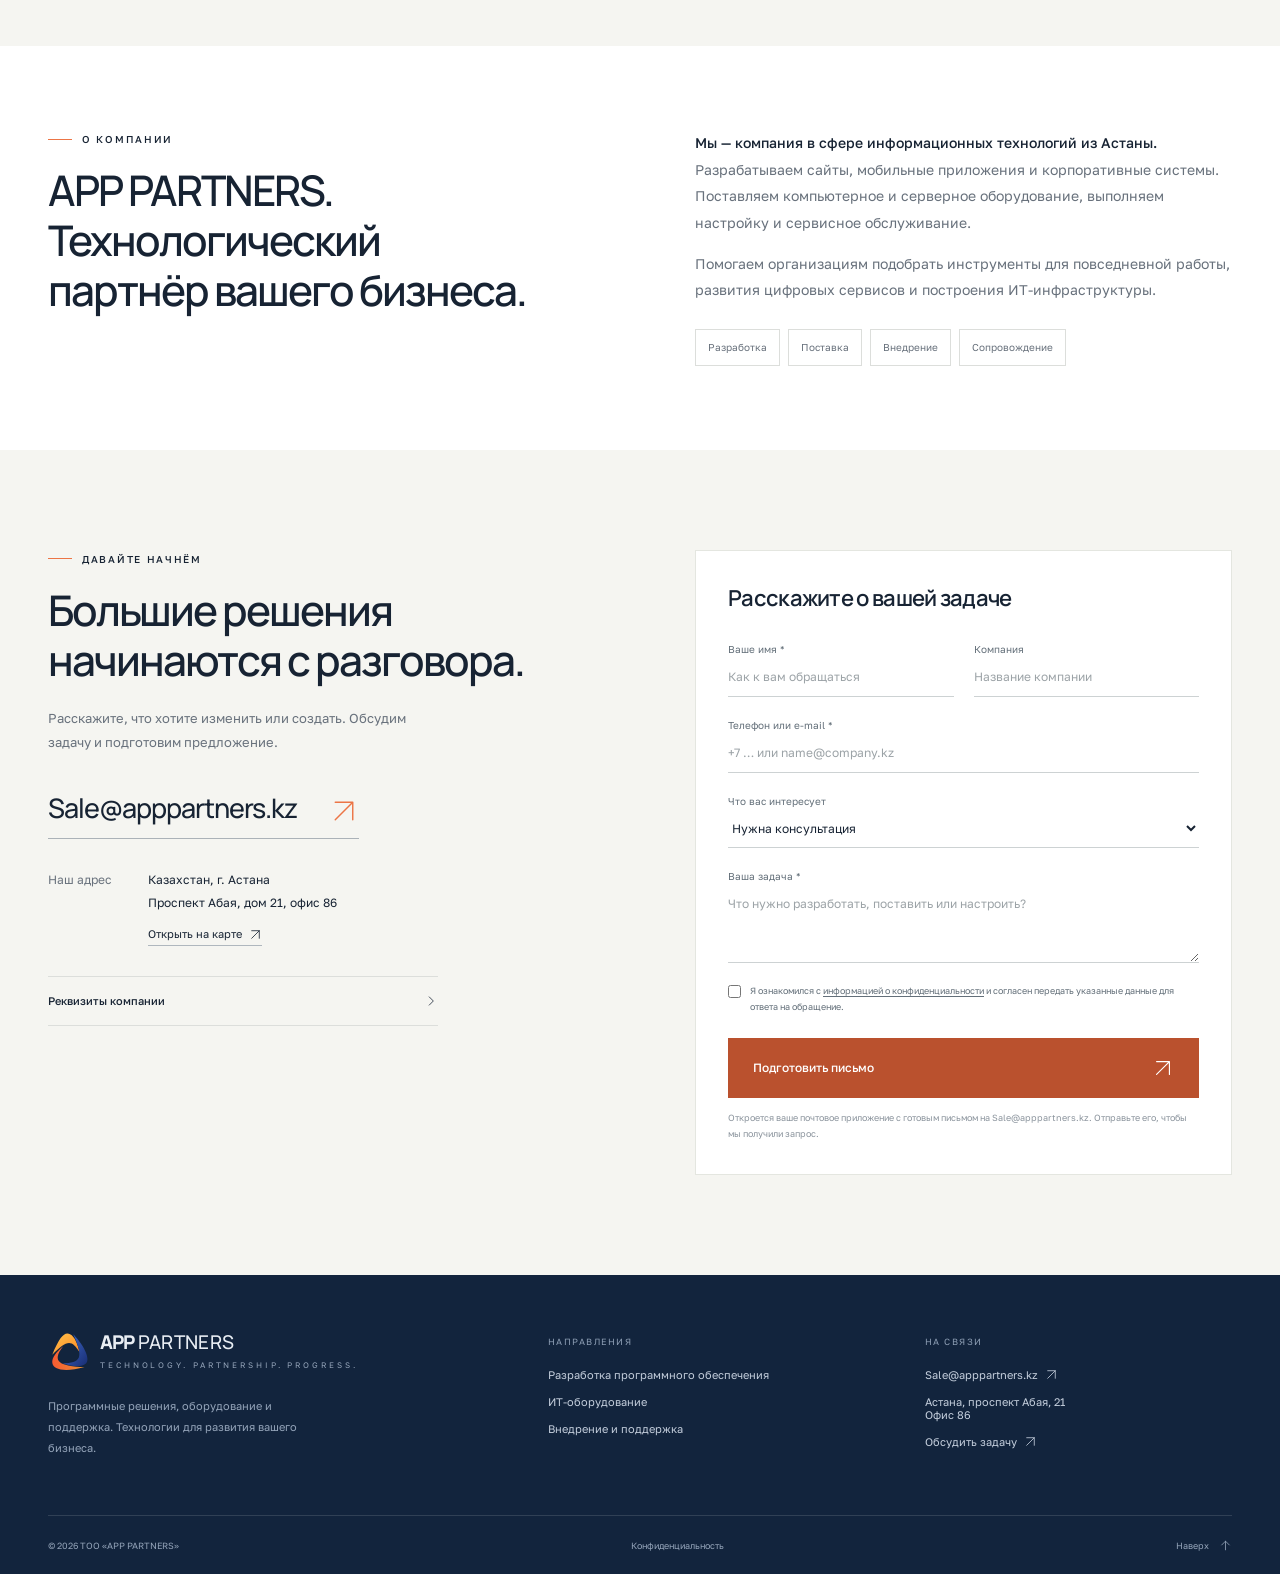
==== commit 7c9adf6c: "Replace text arrows with consistent vector icons" ====
--- a/index.html
+++ b/index.html
@@ -1,10 +1,10 @@
-<!DOCTYPE html><html lang="ru"><head><meta charset="utf-8"><meta name="viewport" content="width=device-width,initial-scale=1"><meta name="theme-color" content="#12243d"><title>ИТ-решения для развития вашего бизнеса | APP PARTNERS</title><meta name="description" content="APP PARTNERS — разработка сайтов, мобильных приложений и корпоративных систем. Поставка, настройка и поддержка ИТ-оборудования в Астане."><meta property="og:title" content="ИТ-решения для развития вашего бизнеса | APP PARTNERS"><meta property="og:description" content="APP PARTNERS — разработка сайтов, мобильных приложений и корпоративных систем. Поставка, настройка и поддержка ИТ-оборудования в Астане."><meta property="og:type" content="website"><meta property="og:locale" content="ru_KZ"><link rel="icon" type="image/svg+xml" href="assets/logo.svg"><link rel="stylesheet" href="assets/style.css"><script src="assets/main.js" defer></script></head><body id="top"><a class="skip-link" href="#main">Перейти к содержимому</a><div class="topbar"><div class="container"><span><i class="dot"></i> КАЗАХСТАН · АСТАНА</span><a href="mailto:Sale@apppartners.kz">Sale@apppartners.kz ↗</a></div></div>
-<header class="header"><div class="container header-inner"><a class="brand" href="index.html" aria-label="APP PARTNERS — главная"><img src="assets/logo.svg" width="48" height="48" alt=""><div><div class="wordmark">APP <span>PARTNERS</span></div><small>Technology. Partnership. Progress.</small></div></a><nav class="nav" id="navigation" aria-label="Основная навигация"><a href="index.html#services">Услуги</a><a href="index.html#approach">Наш подход</a><a href="index.html#about">О компании</a><a href="index.html#contact">Контакты</a></nav><a class="btn small" href="index.html#contact">Обсудить проект <span class="arrow" aria-hidden="true">↗</span></a><button class="menu-toggle" aria-label="Открыть меню" aria-expanded="false" aria-controls="navigation"><span></span><span></span></button></div></header><main id="main">
-<section class="hero"><div class="container"><div class="hero-grid"><div class="hero-copy reveal"><div class="eyebrow">Ваш партнёр в мире технологий</div><h1>ИТ-решения<br>для развития<br><em>вашего бизнеса.</em></h1><p>Разрабатываем цифровые продукты. Поставляем оборудование. Объединяем технологии в решения, с которыми ваш бизнес движется вперёд.</p><div class="hero-actions"><a class="btn orange" href="#contact">Обсудить проект <span class="arrow" aria-hidden="true">↗</span></a><a class="text-link" href="#services">Наши направления <span aria-hidden="true">↓</span></a></div><div class="hero-note"><svg class="" viewBox="0 0 24 24" fill="none" stroke="currentColor" stroke-width="1.35" stroke-linecap="round" stroke-linejoin="round" aria-hidden="true"><path d="m5 12 4 4L19 6"/></svg>От идеи и подбора оборудования до запуска и поддержки</div></div><div class="hero-art reveal" role="img" aria-label="Объёмная иллюстрация серверной инфраструктуры"><div class="art-top"><span>APP / TECHNOLOGY ECOSYSTEM</span><span><i class="dot"></i> SYSTEM ONLINE</span></div><img src="assets/infrastructure.svg" width="720" height="770" alt="" fetchpriority="high"><div class="art-sticker">ПРОГРАММЫ + ОБОРУДОВАНИЕ<br><b>Одна работающая система.</b></div><div class="art-caption"><strong>Технологии. Взаимодействие.<br>Результат.</strong><span>SOFTWARE<br>HARDWARE & SUPPORT</span></div></div></div><div class="hero-strip"><a href="#software"><span class="num">01 /</span> Программные решения <span class="arrow">↗</span></a><a href="#hardware"><span class="num">02 /</span> ИТ-инфраструктура <span class="arrow">↗</span></a><a href="#support"><span class="num">03 /</span> Внедрение и поддержка <span class="arrow">↗</span></a></div></div></section>
-<section class="section" id="services"><div class="container"><div class="section-head"><div><div class="eyebrow">Направления работы</div><h2>Все части вашего ИТ.<br>В одних руках.</h2></div><p>Отдельная задача или комплексный проект.<br>Подключаемся там, где нужны технологии.</p></div><div class="service-grid"><article class="service-card "><div class="card-top"><svg class="icon" viewBox="0 0 24 24" fill="none" stroke="currentColor" stroke-width="1.35" stroke-linecap="round" stroke-linejoin="round" aria-hidden="true"><path d="m9 7-5 5 5 5m6-10 5 5-5 5m-2-14-2 18"/></svg><span>01</span></div><h3 id="software">Разработка ПО</h3><p>Цифровые продукты для клиентов, сотрудников и вашего бизнеса.</p><div class="service-links"><a href="services/web-development.html">Разработка сайтов<span aria-hidden="true">↗</span></a><a href="services/mobile-apps.html">Мобильные приложения<span aria-hidden="true">↗</span></a><a href="services/enterprise-solutions.html">Корпоративные ИТ-решения<span aria-hidden="true">↗</span></a></div></article><article class="service-card dark"><div class="card-top"><svg class="icon" viewBox="0 0 24 24" fill="none" stroke="currentColor" stroke-width="1.35" stroke-linecap="round" stroke-linejoin="round" aria-hidden="true"><rect x="3" y="2" width="18" height="6" rx="1"/><rect x="3" y="9" width="18" height="6" rx="1"/><rect x="3" y="16" width="18" height="6" rx="1"/><path d="M6 5h8m-8 7h8m-8 7h8m3-14h1m-1 7h1m-1 7h1"/></svg><span>02</span></div><h3 id="hardware">ИТ-оборудование</h3><p>Вычислительные ресурсы, которые соответствуют вашим задачам.</p><div class="service-links"><a href="services/computers.html">Компьютеры и рабочие станции<span aria-hidden="true">↗</span></a><a href="services/servers-storage.html">Серверы и системы хранения<span aria-hidden="true">↗</span></a></div></article><article class="service-card "><div class="card-top"><svg class="icon" viewBox="0 0 24 24" fill="none" stroke="currentColor" stroke-width="1.35" stroke-linecap="round" stroke-linejoin="round" aria-hidden="true"><path d="M4 14v-3a8 8 0 0 1 16 0v3M4 12H2v6h4v-6Zm16 0h2v6h-4v-6Zm0 6v3h-7"/></svg><span>03</span></div><h3 id="support">Внедрение и поддержка</h3><p>От первого подключения до повседневной стабильной работы.</p><div class="service-links"><a href="services/implementation.html">Настройка и запуск<span aria-hidden="true">↗</span></a><a href="services/support.html">Сервисное обслуживание<span aria-hidden="true">↗</span></a></div></article></div></div></section>
-<section class="approach" id="approach"><div class="container approach-layout"><div><div class="eyebrow">Наш подход</div><h2>Сначала ваша задача.<br>Затем технологии.</h2><p>Хорошее ИТ-решение начинается с понимания бизнеса. Поэтому мы связываем каждый технический выбор с вашей конкретной целью.</p><a class="text-link" href="#contact">Найти своё решение <span>↗</span></a></div><div class="benefits"><div class="benefit"><span class="number">01 /</span><h3>Видим задачу целиком</h3><p>Соединяем программное обеспечение и инфраструктуру в одном проекте.</p></div><div class="benefit"><span class="number">02 /</span><h3>Подбираем под ваш бизнес</h3><p>Учитываем рабочие процессы, технические требования и бюджет организации.</p></div><div class="benefit"><span class="number">03 /</span><h3>Сопровождаем после запуска</h3><p>Помогаем на этапах внедрения и эксплуатации на согласованных условиях.</p></div><div class="benefit"><span class="number">04 /</span><h3>Гибко подходим к масштабу</h3><p>Берёмся за отдельную услугу или комплекс работ — в зависимости от вашей задачи.</p></div></div></div></section>
+<!DOCTYPE html><html lang="ru"><head><meta charset="utf-8"><meta name="viewport" content="width=device-width,initial-scale=1"><meta name="theme-color" content="#12243d"><meta name="robots" content="noindex, nofollow"><title>ИТ-решения для развития вашего бизнеса | APP PARTNERS</title><meta name="description" content="APP PARTNERS — разработка сайтов, мобильных приложений и корпоративных систем. Поставка, настройка и поддержка ИТ-оборудования в Астане."><meta property="og:title" content="ИТ-решения для развития вашего бизнеса | APP PARTNERS"><meta property="og:description" content="APP PARTNERS — разработка сайтов, мобильных приложений и корпоративных систем. Поставка, настройка и поддержка ИТ-оборудования в Астане."><meta property="og:type" content="website"><meta property="og:locale" content="ru_KZ"><link rel="icon" type="image/svg+xml" href="assets/logo.svg"><link rel="stylesheet" href="assets/style.css"><script src="assets/main.js" defer></script></head><body id="top"><a class="skip-link" href="#main">Перейти к содержимому</a><div class="topbar"><div class="container"><span><i class="dot"></i> КАЗАХСТАН · АСТАНА</span><a href="mailto:Sale@apppartners.kz">Sale@apppartners.kz <svg class="arrow-icon" viewBox="0 0 24 24" fill="none" stroke="currentColor" stroke-width="1.35" stroke-linecap="round" stroke-linejoin="round" aria-hidden="true"><path d="M5 19 19 5M5 5h14v14"/></svg></a></div></div>
+<header class="header"><div class="container header-inner"><a class="brand" href="index.html" aria-label="APP PARTNERS — главная"><img src="assets/logo.svg" width="48" height="48" alt=""><div><div class="wordmark">APP <span>PARTNERS</span></div><small>Technology. Partnership. Progress.</small></div></a><nav class="nav" id="navigation" aria-label="Основная навигация"><a href="index.html#services">Услуги</a><a href="index.html#approach">Наш подход</a><a href="index.html#about">О компании</a><a href="index.html#contact">Контакты</a></nav><a class="btn small" href="index.html#contact">Обсудить проект <span class="arrow" aria-hidden="true"><svg class="arrow-icon" viewBox="0 0 24 24" fill="none" stroke="currentColor" stroke-width="1.35" stroke-linecap="round" stroke-linejoin="round" aria-hidden="true"><path d="M5 19 19 5M5 5h14v14"/></svg></span></a><button class="menu-toggle" aria-label="Открыть меню" aria-expanded="false" aria-controls="navigation"><span></span><span></span></button></div></header><main id="main">
+<section class="hero"><div class="container"><div class="hero-grid"><div class="hero-copy reveal"><div class="eyebrow">Ваш партнёр в мире технологий</div><h1>ИТ-решения<br>для развития<br><em>вашего бизнеса.</em></h1><p>Разрабатываем цифровые продукты. Поставляем оборудование. Объединяем технологии в решения, с которыми ваш бизнес движется вперёд.</p><div class="hero-actions"><a class="btn orange" href="#contact">Обсудить проект <span class="arrow" aria-hidden="true"><svg class="arrow-icon" viewBox="0 0 24 24" fill="none" stroke="currentColor" stroke-width="1.35" stroke-linecap="round" stroke-linejoin="round" aria-hidden="true"><path d="M5 19 19 5M5 5h14v14"/></svg></span></a><a class="text-link" href="#services">Наши направления <span aria-hidden="true"><svg class="arrow-icon" viewBox="0 0 24 24" fill="none" stroke="currentColor" stroke-width="1.35" stroke-linecap="round" stroke-linejoin="round" aria-hidden="true"><path d="M12 4v16m-7-7 7 7 7-7"/></svg></span></a></div><div class="hero-note"><svg class="" viewBox="0 0 24 24" fill="none" stroke="currentColor" stroke-width="1.35" stroke-linecap="round" stroke-linejoin="round" aria-hidden="true"><path d="m5 12 4 4L19 6"/></svg>От идеи и подбора оборудования до запуска и поддержки</div></div><div class="hero-art reveal" role="img" aria-label="Объёмная иллюстрация серверной инфраструктуры"><div class="art-top"><span>APP / TECHNOLOGY ECOSYSTEM</span><span><i class="dot"></i> SYSTEM ONLINE</span></div><img src="assets/infrastructure.svg" width="720" height="770" alt="" fetchpriority="high"><div class="art-sticker">ПРОГРАММЫ + ОБОРУДОВАНИЕ<br><b>Одна работающая система.</b></div><div class="art-caption"><strong>Технологии. Взаимодействие.<br>Результат.</strong><span>SOFTWARE<br>HARDWARE & SUPPORT</span></div></div></div><div class="hero-strip"><a href="#software"><span class="num">01 /</span> Программные решения <span class="arrow"><svg class="arrow-icon" viewBox="0 0 24 24" fill="none" stroke="currentColor" stroke-width="1.35" stroke-linecap="round" stroke-linejoin="round" aria-hidden="true"><path d="M5 19 19 5M5 5h14v14"/></svg></span></a><a href="#hardware"><span class="num">02 /</span> ИТ-инфраструктура <span class="arrow"><svg class="arrow-icon" viewBox="0 0 24 24" fill="none" stroke="currentColor" stroke-width="1.35" stroke-linecap="round" stroke-linejoin="round" aria-hidden="true"><path d="M5 19 19 5M5 5h14v14"/></svg></span></a><a href="#support"><span class="num">03 /</span> Внедрение и поддержка <span class="arrow"><svg class="arrow-icon" viewBox="0 0 24 24" fill="none" stroke="currentColor" stroke-width="1.35" stroke-linecap="round" stroke-linejoin="round" aria-hidden="true"><path d="M5 19 19 5M5 5h14v14"/></svg></span></a></div></div></section>
+<section class="section" id="services"><div class="container"><div class="section-head"><div><div class="eyebrow">Направления работы</div><h2>Все части вашего ИТ.<br>В одних руках.</h2></div><p>Отдельная задача или комплексный проект.<br>Подключаемся там, где нужны технологии.</p></div><div class="service-grid"><article class="service-card "><div class="card-top"><svg class="icon" viewBox="0 0 24 24" fill="none" stroke="currentColor" stroke-width="1.35" stroke-linecap="round" stroke-linejoin="round" aria-hidden="true"><path d="m9 7-5 5 5 5m6-10 5 5-5 5m-2-14-2 18"/></svg><span>01</span></div><h3 id="software">Разработка ПО</h3><p>Цифровые продукты для клиентов, сотрудников и вашего бизнеса.</p><div class="service-links"><a href="services/web-development.html">Разработка сайтов<span aria-hidden="true"><svg class="arrow-icon" viewBox="0 0 24 24" fill="none" stroke="currentColor" stroke-width="1.35" stroke-linecap="round" stroke-linejoin="round" aria-hidden="true"><path d="M5 19 19 5M5 5h14v14"/></svg></span></a><a href="services/mobile-apps.html">Мобильные приложения<span aria-hidden="true"><svg class="arrow-icon" viewBox="0 0 24 24" fill="none" stroke="currentColor" stroke-width="1.35" stroke-linecap="round" stroke-linejoin="round" aria-hidden="true"><path d="M5 19 19 5M5 5h14v14"/></svg></span></a><a href="services/enterprise-solutions.html">Корпоративные ИТ-решения<span aria-hidden="true"><svg class="arrow-icon" viewBox="0 0 24 24" fill="none" stroke="currentColor" stroke-width="1.35" stroke-linecap="round" stroke-linejoin="round" aria-hidden="true"><path d="M5 19 19 5M5 5h14v14"/></svg></span></a></div></article><article class="service-card dark"><div class="card-top"><svg class="icon" viewBox="0 0 24 24" fill="none" stroke="currentColor" stroke-width="1.35" stroke-linecap="round" stroke-linejoin="round" aria-hidden="true"><rect x="3" y="2" width="18" height="6" rx="1"/><rect x="3" y="9" width="18" height="6" rx="1"/><rect x="3" y="16" width="18" height="6" rx="1"/><path d="M6 5h8m-8 7h8m-8 7h8m3-14h1m-1 7h1m-1 7h1"/></svg><span>02</span></div><h3 id="hardware">ИТ-оборудование</h3><p>Вычислительные ресурсы, которые соответствуют вашим задачам.</p><div class="service-links"><a href="services/computers.html">Компьютеры и рабочие станции<span aria-hidden="true"><svg class="arrow-icon" viewBox="0 0 24 24" fill="none" stroke="currentColor" stroke-width="1.35" stroke-linecap="round" stroke-linejoin="round" aria-hidden="true"><path d="M5 19 19 5M5 5h14v14"/></svg></span></a><a href="services/servers-storage.html">Серверы и системы хранения<span aria-hidden="true"><svg class="arrow-icon" viewBox="0 0 24 24" fill="none" stroke="currentColor" stroke-width="1.35" stroke-linecap="round" stroke-linejoin="round" aria-hidden="true"><path d="M5 19 19 5M5 5h14v14"/></svg></span></a></div></article><article class="service-card "><div class="card-top"><svg class="icon" viewBox="0 0 24 24" fill="none" stroke="currentColor" stroke-width="1.35" stroke-linecap="round" stroke-linejoin="round" aria-hidden="true"><path d="M4 14v-3a8 8 0 0 1 16 0v3M4 12H2v6h4v-6Zm16 0h2v6h-4v-6Zm0 6v3h-7"/></svg><span>03</span></div><h3 id="support">Внедрение и поддержка</h3><p>От первого подключения до повседневной стабильной работы.</p><div class="service-links"><a href="services/implementation.html">Настройка и запуск<span aria-hidden="true"><svg class="arrow-icon" viewBox="0 0 24 24" fill="none" stroke="currentColor" stroke-width="1.35" stroke-linecap="round" stroke-linejoin="round" aria-hidden="true"><path d="M5 19 19 5M5 5h14v14"/></svg></span></a><a href="services/support.html">Сервисное обслуживание<span aria-hidden="true"><svg class="arrow-icon" viewBox="0 0 24 24" fill="none" stroke="currentColor" stroke-width="1.35" stroke-linecap="round" stroke-linejoin="round" aria-hidden="true"><path d="M5 19 19 5M5 5h14v14"/></svg></span></a></div></article></div></div></section>
+<section class="approach" id="approach"><div class="container approach-layout"><div><div class="eyebrow">Наш подход</div><h2>Сначала ваша задача.<br>Затем технологии.</h2><p>Хорошее ИТ-решение начинается с понимания бизнеса. Поэтому мы связываем каждый технический выбор с вашей конкретной целью.</p><a class="text-link" href="#contact">Найти своё решение <span><svg class="arrow-icon" viewBox="0 0 24 24" fill="none" stroke="currentColor" stroke-width="1.35" stroke-linecap="round" stroke-linejoin="round" aria-hidden="true"><path d="M5 19 19 5M5 5h14v14"/></svg></span></a></div><div class="benefits"><div class="benefit"><span class="number">01 /</span><h3>Видим задачу целиком</h3><p>Соединяем программное обеспечение и инфраструктуру в одном проекте.</p></div><div class="benefit"><span class="number">02 /</span><h3>Подбираем под ваш бизнес</h3><p>Учитываем рабочие процессы, технические требования и бюджет организации.</p></div><div class="benefit"><span class="number">03 /</span><h3>Сопровождаем после запуска</h3><p>Помогаем на этапах внедрения и эксплуатации на согласованных условиях.</p></div><div class="benefit"><span class="number">04 /</span><h3>Гибко подходим к масштабу</h3><p>Берёмся за отдельную услугу или комплекс работ — в зависимости от вашей задачи.</p></div></div></div></section>
 <section class="process"><div class="container"><div class="section-head"><div><div class="eyebrow">Как мы работаем</div><h2>Понятный путь.<br>На каждом этапе.</h2></div><p>Заранее определяем состав работ и условия, чтобы у проекта была ясная точка назначения.</p></div><div class="process-line"><article class="step"><span>01</span><h3>Знакомимся с задачей</h3><p>Изучаем требования и текущее состояние систем.</p></article><article class="step"><span>02</span><h3>Предлагаем решение</h3><p>Готовим техническое и коммерческое предложение.</p></article><article class="step"><span>03</span><h3>Договариваемся</h3><p>Согласуем состав работ, сроки и условия.</p></article><article class="step"><span>04</span><h3>Реализуем</h3><p>Разрабатываем ПО или поставляем оборудование.</p></article><article class="step"><span>05</span><h3>Запускаем</h3><p>Настраиваем, тестируем и передаём результат.</p></article><article class="step"><span>06</span><h3>Поддерживаем</h3><p>Сопровождаем на согласованных условиях.</p></article></div></div></section>
 <section class="section industries"><div class="container"><div class="section-head"><div><div class="eyebrow">Для вашей сферы</div><h2>Разные задачи.<br>Общий язык.</h2></div><p>Подбираем решение с учётом специфики организации и людей, которые будут им пользоваться.</p></div><div class="industry-list"><article class="industry-item"><h3>Бизнес и предпринимательство</h3><p>Сайты, автоматизация процессов и оснащение рабочих мест.</p></article><article class="industry-item"><h3>Государственные организации</h3><p>Информационные системы и поставки по технической спецификации.</p></article><article class="industry-item"><h3>Крупные предприятия</h3><p>Корпоративные сервисы, серверы и системы хранения данных.</p></article><article class="industry-item"><h3>Образование</h3><p>Цифровые инструменты для обучения и ИТ-инфраструктура.</p></article><article class="industry-item"><h3>Торговля и сервис</h3><p>Каталоги, клиентские приложения и внутренние системы.</p></article><article class="industry-item"><h3>Спортивные организации</h3><p>Сервисы для клиентов и автоматизация повседневных задач.</p></article></div></div></section>
 <section class="about" id="about"><div class="container about-grid"><div><div class="eyebrow">О компании</div><h2>APP PARTNERS.<br>Технологический<br>партнёр вашего бизнеса.</h2></div><div class="about-text"><p><strong>Мы — компания в сфере информационных технологий из Астаны.</strong> Разрабатываем сайты, мобильные приложения и корпоративные системы. Поставляем компьютерное и серверное оборудование, выполняем настройку и сервисное обслуживание.</p><p>Помогаем организациям подобрать инструменты для повседневной работы, развития цифровых сервисов и построения ИТ-инфраструктуры.</p><div class="about-tags"><span>Разработка</span><span>Поставка</span><span>Внедрение</span><span>Сопровождение</span></div></div></div></section>
-<section class="contact" id="contact"><div class="container contact-grid"><div><div class="eyebrow">Давайте начнём</div><h2>Большие решения<br>начинаются с разговора.</h2><p class="contact-intro">Расскажите, что хотите изменить или создать. Обсудим задачу и подготовим предложение.</p><a class="contact-email" href="mailto:Sale@apppartners.kz">Sale@apppartners.kz <span>↗</span></a><div class="contact-address"><span>Наш адрес</span><div>Казахстан, г. Астана<br>Проспект Абая, дом 21, офис 86<br><a class="map-link" href="https://www.google.com/maps/search/?api=1&amp;query=Астана+проспект+Абая+21" target="_blank" rel="noopener noreferrer">Открыть на карте ↗</a></div></div><details class="requisites"><summary>Реквизиты компании</summary><p>ТОО «APP PARTNERS»<br>БИН: 240140023358<br>Юридический адрес: г. Астана, проспект Абая, дом 21, кв./офис 86<br>Банковские реквизиты предоставим по запросу.</p></details></div><form class="contact-form" id="request-form"><h3 class="form-title">Расскажите о вашей задаче</h3><div class="form-row"><label>Ваше имя *<input name="name" placeholder="Как к вам обращаться" required maxlength="100" autocomplete="name"></label><label>Компания<input name="company" placeholder="Название компании" maxlength="150" autocomplete="organization"></label></div><label>Телефон или e-mail *<input name="contact" placeholder="+7 … или name@company.kz" required maxlength="150" autocomplete="email"></label><label>Что вас интересует<select name="direction"><option>Нужна консультация</option><option>Разработка сайтов</option><option>Мобильные приложения</option><option>Корпоративные ИТ-решения</option><option>Компьютеры и рабочие станции</option><option>Серверы и системы хранения</option><option>Настройка и запуск</option><option>Сервисное обслуживание</option></select></label><label>Ваша задача *<textarea name="message" placeholder="Что нужно разработать, поставить или настроить?" required maxlength="4000" rows="3"></textarea></label><label class="consent"><input type="checkbox" required><span>Я ознакомился с <a href="privacy.html">информацией о конфиденциальности</a> и согласен передать указанные данные для ответа на обращение.</span></label><button class="btn orange" type="submit">Подготовить письмо <span class="arrow" aria-hidden="true">↗</span></button><p class="form-note">Откроется ваше почтовое приложение с готовым письмом на Sale@apppartners.kz. Отправьте его, чтобы мы получили запрос.</p><div class="form-result" id="form-result" role="status" hidden><p>Письмо подготовлено. Отправьте его в почтовом приложении. Если приложение не открылось, скопируйте текст и отправьте на <a href="mailto:Sale@apppartners.kz">Sale@apppartners.kz</a>.</p><button class="copy-button" type="button" id="copy-request">Скопировать текст обращения</button></div><noscript><p class="form-note">Для подготовки письма включите JavaScript или напишите нам напрямую: <a href="mailto:Sale@apppartners.kz">Sale@apppartners.kz</a>.</p></noscript></form></div></section>
-</main><footer class="footer"><div class="container"><div class="footer-grid"><div class="footer-about"><a class="brand" href="index.html" aria-label="APP PARTNERS — главная"><img src="assets/logo.svg" width="48" height="48" alt=""><div><div class="wordmark">APP <span>PARTNERS</span></div><small>Technology. Partnership. Progress.</small></div></a><p>Программные решения, оборудование и поддержка. Технологии для развития вашего бизнеса.</p></div><div><div class="footer-label">Направления</div><div class="footer-links"><a href="services/web-development.html">Разработка программного обеспечения</a><a href="services/servers-storage.html">ИТ-оборудование</a><a href="services/support.html">Внедрение и поддержка</a></div></div><div><div class="footer-label">На связи</div><div class="footer-links"><a href="mailto:Sale@apppartners.kz">Sale@apppartners.kz ↗</a><span>Астана, проспект Абая, 21<br>Офис 86</span><a href="index.html#contact">Обсудить задачу ↗</a></div></div></div><div class="footer-bottom"><span>© 2026 ТОО «APP PARTNERS»</span><a href="privacy.html">Конфиденциальность</a><a class="back-to-top" href="#top">Наверх <span>↑</span></a></div></div></footer></body></html>+<section class="contact" id="contact"><div class="container contact-grid"><div><div class="eyebrow">Давайте начнём</div><h2>Большие решения<br>начинаются с разговора.</h2><p class="contact-intro">Расскажите, что хотите изменить или создать. Обсудим задачу и подготовим предложение.</p><a class="contact-email" href="mailto:Sale@apppartners.kz">Sale@apppartners.kz <span><svg class="arrow-icon" viewBox="0 0 24 24" fill="none" stroke="currentColor" stroke-width="1.35" stroke-linecap="round" stroke-linejoin="round" aria-hidden="true"><path d="M5 19 19 5M5 5h14v14"/></svg></span></a><div class="contact-address"><span>Наш адрес</span><div>Казахстан, г. Астана<br>Проспект Абая, дом 21, офис 86<br><a class="map-link" href="https://www.google.com/maps/search/?api=1&amp;query=Астана+проспект+Абая+21" target="_blank" rel="noopener noreferrer">Открыть на карте <svg class="arrow-icon" viewBox="0 0 24 24" fill="none" stroke="currentColor" stroke-width="1.35" stroke-linecap="round" stroke-linejoin="round" aria-hidden="true"><path d="M5 19 19 5M5 5h14v14"/></svg></a></div></div><details class="requisites"><summary>Реквизиты компании<svg class="disclosure-icon" viewBox="0 0 24 24" fill="none" stroke="currentColor" stroke-width="1.35" stroke-linecap="round" stroke-linejoin="round" aria-hidden="true"><path d="m9 5 7 7-7 7"/></svg></summary><p>ТОО «APP PARTNERS»<br>БИН: 240140023358<br>Юридический адрес: г. Астана, проспект Абая, дом 21, кв./офис 86<br>Банковские реквизиты предоставим по запросу.</p></details></div><form class="contact-form" id="request-form"><h3 class="form-title">Расскажите о вашей задаче</h3><div class="form-row"><label>Ваше имя *<input name="name" placeholder="Как к вам обращаться" required maxlength="100" autocomplete="name"></label><label>Компания<input name="company" placeholder="Название компании" maxlength="150" autocomplete="organization"></label></div><label>Телефон или e-mail *<input name="contact" placeholder="+7 … или name@company.kz" required maxlength="150" autocomplete="email"></label><label>Что вас интересует<select name="direction"><option>Нужна консультация</option><option>Разработка сайтов</option><option>Мобильные приложения</option><option>Корпоративные ИТ-решения</option><option>Компьютеры и рабочие станции</option><option>Серверы и системы хранения</option><option>Настройка и запуск</option><option>Сервисное обслуживание</option></select></label><label>Ваша задача *<textarea name="message" placeholder="Что нужно разработать, поставить или настроить?" required maxlength="4000" rows="3"></textarea></label><label class="consent"><input type="checkbox" required><span>Я ознакомился с <a href="privacy.html">информацией о конфиденциальности</a> и согласен передать указанные данные для ответа на обращение.</span></label><button class="btn orange" type="submit">Подготовить письмо <span class="arrow" aria-hidden="true"><svg class="arrow-icon" viewBox="0 0 24 24" fill="none" stroke="currentColor" stroke-width="1.35" stroke-linecap="round" stroke-linejoin="round" aria-hidden="true"><path d="M5 19 19 5M5 5h14v14"/></svg></span></button><p class="form-note">Откроется ваше почтовое приложение с готовым письмом на Sale@apppartners.kz. Отправьте его, чтобы мы получили запрос.</p><div class="form-result" id="form-result" role="status" hidden><p>Письмо подготовлено. Отправьте его в почтовом приложении. Если приложение не открылось, скопируйте текст и отправьте на <a href="mailto:Sale@apppartners.kz">Sale@apppartners.kz</a>.</p><button class="copy-button" type="button" id="copy-request">Скопировать текст обращения</button></div><noscript><p class="form-note">Для подготовки письма включите JavaScript или напишите нам напрямую: <a href="mailto:Sale@apppartners.kz">Sale@apppartners.kz</a>.</p></noscript></form></div></section>
+</main><footer class="footer"><div class="container"><div class="footer-grid"><div class="footer-about"><a class="brand" href="index.html" aria-label="APP PARTNERS — главная"><img src="assets/logo.svg" width="48" height="48" alt=""><div><div class="wordmark">APP <span>PARTNERS</span></div><small>Technology. Partnership. Progress.</small></div></a><p>Программные решения, оборудование и поддержка. Технологии для развития вашего бизнеса.</p></div><div><div class="footer-label">Направления</div><div class="footer-links"><a href="services/web-development.html">Разработка программного обеспечения</a><a href="services/servers-storage.html">ИТ-оборудование</a><a href="services/support.html">Внедрение и поддержка</a></div></div><div><div class="footer-label">На связи</div><div class="footer-links"><a href="mailto:Sale@apppartners.kz">Sale@apppartners.kz <svg class="arrow-icon" viewBox="0 0 24 24" fill="none" stroke="currentColor" stroke-width="1.35" stroke-linecap="round" stroke-linejoin="round" aria-hidden="true"><path d="M5 19 19 5M5 5h14v14"/></svg></a><span>Астана, проспект Абая, 21<br>Офис 86</span><a href="index.html#contact">Обсудить задачу <svg class="arrow-icon" viewBox="0 0 24 24" fill="none" stroke="currentColor" stroke-width="1.35" stroke-linecap="round" stroke-linejoin="round" aria-hidden="true"><path d="M5 19 19 5M5 5h14v14"/></svg></a></div></div></div><div class="footer-bottom"><span>&copy; 2026 ТОО «APP PARTNERS»</span><a href="privacy.html">Конфиденциальность</a><a class="back-to-top" href="#top">Наверх <span><svg class="arrow-icon" viewBox="0 0 24 24" fill="none" stroke="currentColor" stroke-width="1.35" stroke-linecap="round" stroke-linejoin="round" aria-hidden="true"><path d="M12 20V4m-7 7 7-7 7 7"/></svg></span></a></div></div></footer></body></html>
--- a/assets/style.css
+++ b/assets/style.css
@@ -5,3 +5,19 @@
 @media(prefers-reduced-motion:reduce){html{scroll-behavior:auto}*,*:before,*:after{animation:none!important;transition:none!important}}
 .skip-link{position:fixed;top:-100px;left:20px;background:var(--ink);color:white;padding:14px 20px;z-index:100;font-size:13px}.skip-link:focus{top:12px}h3[id]{scroll-margin-top:130px}.legal a{color:#b6562d;text-decoration:underline;text-underline-offset:3px}
 .btn{white-space:nowrap}.btn.orange{background:#ba512e}.btn.orange:hover{background:#a94423}@media(max-width:600px){.header .brand small{display:none}.header .wordmark{font-size:15px}.header .btn{font-size:9px}.header .brand{min-width:0}.header .brand img{flex-shrink:0}.header .menu-toggle{flex-shrink:0}}
+@media(max-width:360px){.header .btn{display:none}.header .menu-toggle{margin-left:auto}}
+.contact-grid>*{min-width:0}@media(max-width:600px){.contact-email{font-size:clamp(21px,6.9vw,27px)}.form-row{grid-template-columns:repeat(2,minmax(0,1fr))}}
+/* Vector navigation icons share one stroke and scale independently of fonts. */
+.arrow-icon{display:inline-block;width:16px;height:16px;flex-shrink:0;vertical-align:middle;stroke-width:1.5;vector-effect:non-scaling-stroke}
+.arrow{display:inline-flex;align-items:center;justify-content:center;flex-shrink:0}
+.btn .arrow-icon{width:22px;height:22px;stroke-width:1.25}
+.btn.small .arrow-icon{width:18px;height:18px}
+.hero-strip .arrow-icon{width:16px;height:16px}
+.contact-email .arrow-icon{width:30px;height:30px;stroke-width:1.15}
+.topbar a,.footer-links a,.map-link{display:inline-flex;align-items:center;gap:7px}
+.topbar .arrow-icon,.footer-links .arrow-icon,.map-link .arrow-icon,.back-to-top .arrow-icon{width:13px;height:13px}
+.requisites summary{display:flex;align-items:center;justify-content:space-between;gap:16px;list-style:none}
+.requisites summary::-webkit-details-marker{display:none}
+.disclosure-icon{width:14px;height:14px;flex-shrink:0;transition:transform .2s}
+.requisites[open] .disclosure-icon{transform:rotate(90deg)}
+@media(max-width:600px){.header .btn .arrow-icon{width:15px;height:15px}.contact-email .arrow-icon{width:25px;height:25px}}
